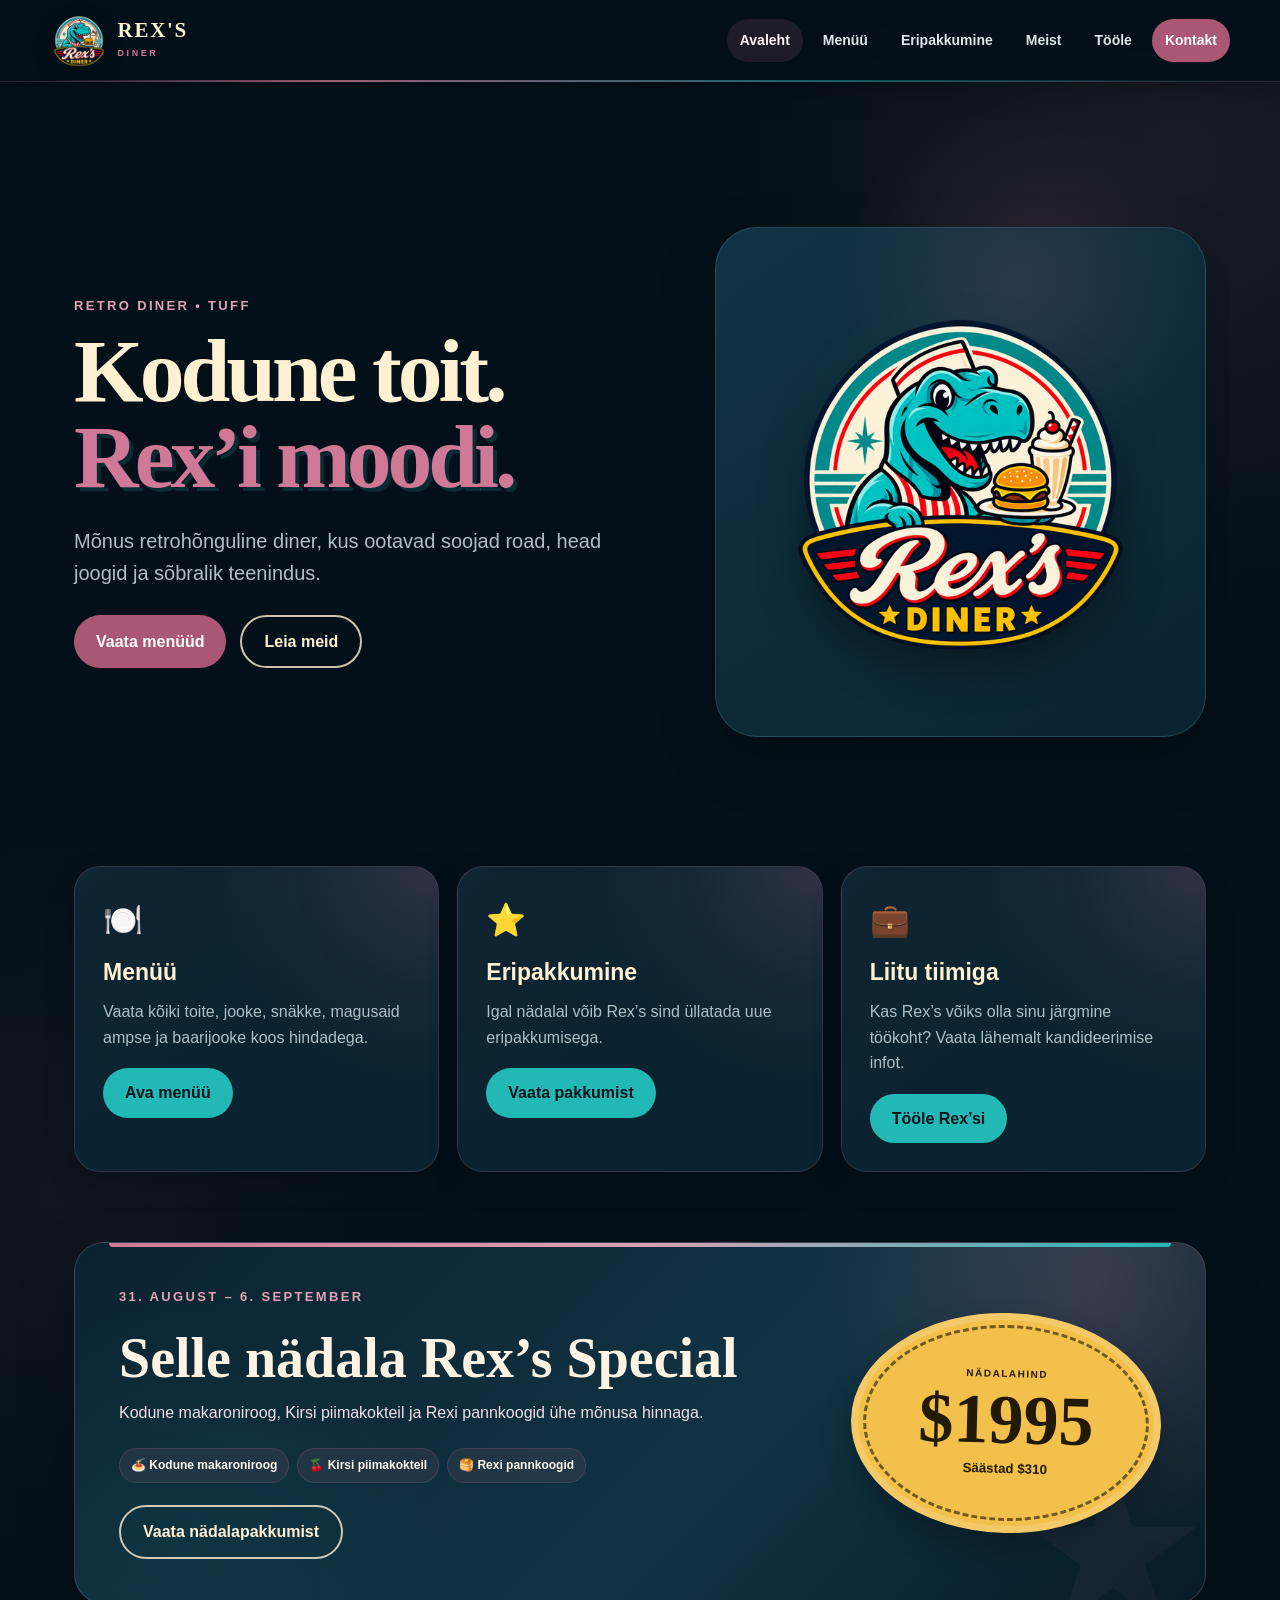
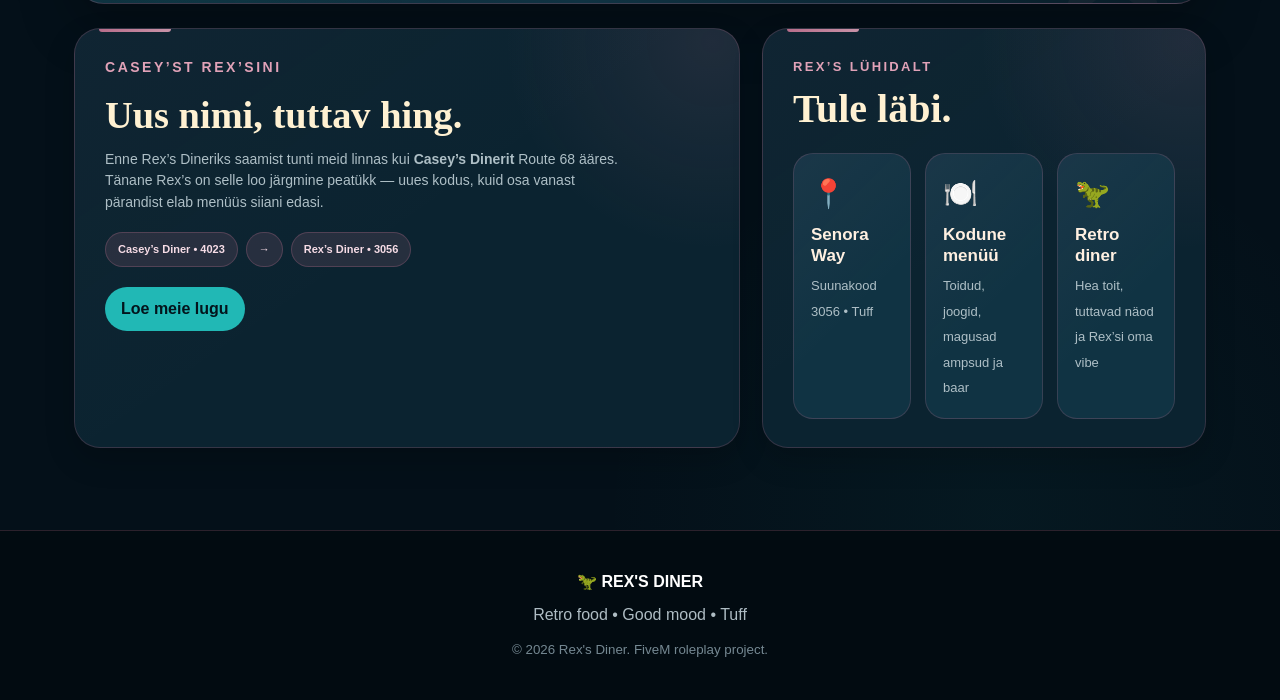
==== index.html @ 3d5580f6 "Add files via upload" ====
<!doctype html>
<html lang="et">
<head>
  <meta charset="utf-8">
  <meta name="viewport" content="width=device-width, initial-scale=1">
  <meta name="theme-color" content="#06151f">
  <title>Avaleht | Rex's Diner</title>
  <link rel="stylesheet" href="styles.css?v=81">

  <style>
    /* AVALEHE LISAPLOKID – inline CSS, et kujundus töötaks kindlasti */

    .home-extra-wrap {
      max-width: 1180px;
      margin: 0 auto;
      padding: 0 24px 82px;
    }

    .home-weekly {
      position: relative;
      overflow: hidden;
      display: grid;
      grid-template-columns: minmax(0, 1.25fr) minmax(220px, .55fr);
      gap: 28px;
      align-items: center;
      padding: clamp(28px, 4vw, 44px);
      background:
        radial-gradient(circle at 88% 12%, rgba(242,192,75,.15), transparent 13rem),
        linear-gradient(135deg, #64364b, #a95774 52%, #82445d);
      border: 1px solid rgba(255,255,255,.08);
      border-radius: 30px;
      box-shadow: 0 22px 55px rgba(0,0,0,.26);
    }


    .home-weekly::before {
      content: "";
      position: absolute;
      left: 34px;
      right: 34px;
      top: 0;
      height: 4px;
      border-radius: 0 0 999px 999px;
      background: linear-gradient(90deg, #cf7897, #dda0b6, #21b8b5);
    }

    .home-weekly::after {
      content: "★";
      position: absolute;
      right: -6px;
      bottom: -56px;
      font-size: 220px;
      line-height: 1;
      color: rgba(255,255,255,.045);
      pointer-events: none;
    }

    .home-weekly-copy {
      position: relative;
      z-index: 1;
    }

    .home-weekly-copy h2 {
      max-width: 660px;
      margin: 0 0 14px;
      color: #fff4e4;
      font-family: Georgia, "Times New Roman", serif;
      font-size: clamp(34px, 4.7vw, 56px);
      line-height: 1;
    }

    .home-weekly-copy p {
      max-width: 700px;
      margin: 0 0 22px;
      color: #f1dfe8;
    }

    .home-weekly-items {
      display: flex;
      flex-wrap: wrap;
      gap: 8px;
      margin: 0 0 22px;
    }

    .home-weekly-items span {
      padding: 7px 11px;
      border-radius: 999px;
      background: rgba(4,16,25,.28);
      border: 1px solid rgba(255,255,255,.09);
      color: #fff7ea;
      font-size: 12px;
      font-weight: 800;
    }

    .home-weekly-price {
      position: relative;
      z-index: 1;
      min-height: 220px;
      display: flex;
      flex-direction: column;
      align-items: center;
      justify-content: center;
      padding: 24px;
      text-align: center;
      color: #231a05;
      background: #f2c04b;
      border: 7px solid rgba(255,255,255,.16);
      border-radius: 50%;
      outline: 3px dashed rgba(35,26,5,.62);
      outline-offset: -15px;
      box-shadow: 0 16px 30px rgba(0,0,0,.22);
      transform: rotate(1.5deg);
    }

    .home-weekly-price span {
      font-size: 10px;
      font-weight: 900;
      letter-spacing: .15em;
    }

    .home-weekly-price strong {
      margin: 3px 0;
      font-family: Georgia, "Times New Roman", serif;
      font-size: clamp(50px, 6vw, 70px);
      line-height: 1;
    }

    .home-weekly-price small {
      font-weight: 800;
    }

    .home-story {
      display: grid;
      grid-template-columns: minmax(0, 1.2fr) minmax(260px, .8fr);
      gap: 22px;
      margin-top: 24px;
    }

    .home-story-card,
    .home-location-card {
      padding: 30px;
      background:
        linear-gradient(145deg, rgba(255,255,255,.018), rgba(255,255,255,0)),
        #0b2330;
      border: 1px solid rgba(142,189,199,.18);
      border-radius: 26px;
      box-shadow: 0 12px 30px rgba(0,0,0,.18);
    }

    .home-story-card h2,
    .home-location-card h2 {
      margin: 0 0 12px;
      color: #fff1d2;
      font-family: Georgia, "Times New Roman", serif;
      font-size: clamp(28px, 3.6vw, 40px);
      line-height: 1;
    }

    .home-story-card p,
    .home-location-card p {
      color: #aebfc6;
    }

    .story-route {
      display: flex;
      flex-wrap: wrap;
      gap: 10px;
      margin: 22px 0;
    }

    .story-route span {
      padding: 8px 12px;
      border-radius: 999px;
      background: rgba(207,120,151,.12);
      border: 1px solid rgba(207,120,151,.18);
      color: #f6dce6;
      font-size: 12px;
      font-weight: 900;
    }

    .quick-info {
      display: grid;
      grid-template-columns: repeat(3, minmax(0,1fr));
      gap: 14px;
      margin-top: 24px;
    }

    .quick-info-card {
      min-height: 145px;
      display: flex;
      flex-direction: column;
      justify-content: center;
      padding: 22px;
      background: #103343;
      border: 1px solid rgba(121,216,213,.14);
      border-radius: 20px;
    }

    .quick-info-card .quick-icon {
      margin-bottom: 8px;
      font-size: 28px;
    }

    .quick-info-card strong {
      color: #fff1d2;
      font-size: 17px;
    }

    .quick-info-card span {
      margin-top: 4px;
      color: #aebfc6;
      font-size: 13px;
    }

    @media (max-width: 900px) {
      .home-weekly,
      .home-story {
        grid-template-columns: 1fr;
      }

      .home-weekly-price {
        width: min(280px, 74vw);
        min-height: 250px;
        justify-self: center;
      }

      .quick-info {
        grid-template-columns: 1fr;
      }
    }

    @media (max-width: 680px) {
      .home-extra-wrap {
        padding: 0 20px 68px;
      }

      .home-weekly,
      .home-story-card,
      .home-location-card {
        border-radius: 24px;
      }

      .home-weekly {
        padding: 24px 20px;
      }

      .home-weekly-price {
        min-height: 230px;
      }
    }
  </style>

<style>
/* =========================================================
   REX'S – NAVY + ROOSA TASAKAAL
   Navy jääb põhitooniks, dusty rose on nüüd nähtavam aktsent.
   ========================================================= */

body {
  background:
    radial-gradient(circle at 92% 7%, rgba(207,120,151,.105), transparent 28rem),
    radial-gradient(circle at 4% 52%, rgba(207,120,151,.055), transparent 25rem),
    radial-gradient(circle at 78% 92%, rgba(33,184,181,.05), transparent 25rem),
    #041019 !important;
}

.site-header {
  border-bottom-color: rgba(207,120,151,.22) !important;
  box-shadow: 0 8px 30px rgba(0,0,0,.22);
}

.site-header::after {
  content: "";
  position: absolute;
  left: 0;
  right: 0;
  bottom: -1px;
  height: 2px;
  background: linear-gradient(90deg,
    transparent 3%,
    rgba(207,120,151,.72) 26%,
    rgba(33,184,181,.48) 62%,
    transparent 97%);
  pointer-events: none;
}

.eyebrow {
  color: #e1a2b8 !important;
}

.page-title::after {
  width: 96px !important;
  height: 4px !important;
  background: linear-gradient(90deg, #cf7897, #e1a2b8, #21b8b5) !important;
}

.main-nav a.active:not(.nav-cta) {
  color: #fff4f7 !important;
  background: rgba(207,120,151,.13) !important;
  border-color: rgba(207,120,151,.22) !important;
}

.main-nav .nav-cta,
.btn-primary {
  background: #a95774 !important;
}

.main-nav .nav-cta:hover,
.btn-primary:hover {
  background: #cf7897 !important;
}

/* Tavalised sisukaardid saavad nähtava, aga rahuliku roosa kuma */
.card,
.home-card,
.home-story-card,
.home-location-card,
.quick-info-card,
.jobs-intro,
.jobs-info-card,
.apply-section,
.apply-choice,
.after-apply,
.contact-big-card,
.contact-management,
.contact-reasons,
.contact-jobs-note,
.management-card,
.reason-item,
.menu-price-note {
  border-color: rgba(207,120,151,.20) !important;
}

.card,
.home-card,
.home-story-card,
.home-location-card,
.jobs-intro,
.jobs-info-card,
.apply-section,
.contact-big-card,
.contact-management,
.contact-reasons,
.contact-jobs-note {
  background:
    radial-gradient(circle at 96% 3%, rgba(207,120,151,.105), transparent 13rem),
    linear-gradient(145deg, rgba(207,120,151,.025), rgba(255,255,255,0) 52%),
    #0b2330 !important;
}

.quick-info-card,
.management-card,
.reason-item,
.job-task,
.apply-choice {
  background:
    linear-gradient(135deg, rgba(207,120,151,.055), rgba(16,51,67,0) 58%),
    #103343 !important;
}

.card,
.home-story-card,
.home-location-card,
.jobs-info-card,
.contact-big-card,
.contact-management,
.contact-reasons {
  position: relative;
  overflow: hidden;
}

.card::after,
.home-story-card::after,
.home-location-card::after,
.jobs-info-card::after,
.contact-big-card::after,
.contact-management::after,
.contact-reasons::after {
  content: "";
  position: absolute;
  left: 24px;
  right: auto;
  top: 0;
  width: 72px;
  height: 3px;
  border-radius: 0 0 999px 999px;
  background: linear-gradient(90deg, #cf7897, #e1a2b8);
  opacity: .88;
  pointer-events: none;
}

.stat {
  background:
    radial-gradient(circle at 85% 10%, rgba(207,120,151,.10), transparent 7rem),
    #103343 !important;
  border-color: rgba(207,120,151,.18) !important;
}

.stat strong,
.quick-info-card strong {
  color: #fff0e1 !important;
}

.site-footer {
  border-top-color: rgba(207,120,151,.20) !important;
}

@media (max-width: 760px) {
  body {
    background:
      radial-gradient(circle at 95% 6%, rgba(207,120,151,.08), transparent 18rem),
      #041019 !important;
  }
}
</style>


<style>
/* Avaleht: nädalapakkumine nüüd sama navy + rose keelega */
.home-weekly {
  background:
    radial-gradient(circle at 90% 10%, rgba(207,120,151,.22), transparent 17rem),
    radial-gradient(circle at 8% 92%, rgba(33,184,181,.08), transparent 17rem),
    linear-gradient(135deg, #0b2330, #103343 58%, #081b26) !important;
  border-color: rgba(207,120,151,.24) !important;
}

.home-weekly::after {
  color: rgba(207,120,151,.055) !important;
}

.home-weekly-items span {
  background: rgba(207,120,151,.10) !important;
  border-color: rgba(207,120,151,.18) !important;
}

.story-route span {
  background: rgba(207,120,151,.14) !important;
  border-color: rgba(207,120,151,.25) !important;
}

.hero {
  position: relative;
  overflow: hidden;
}

.hero::before {
  content: "";
  position: absolute;
  width: 370px;
  height: 370px;
  right: 2%;
  top: 2%;
  border-radius: 50%;
  background: radial-gradient(circle, rgba(207,120,151,.14), rgba(207,120,151,0) 69%);
  pointer-events: none;
}
</style>


<style>
/* =========================================================
   AVALEHT – "TULE LÄBI" PLOKK ÕHULISEMAKS
   ========================================================= */

.home-location-card .quick-info-grid {
  grid-template-columns: 1fr !important;
  gap: 12px !important;
  margin-top: 22px !important;
}

.home-location-card .quick-info-card {
  display: grid !important;
  grid-template-columns: 48px minmax(0, 1fr) !important;
  align-items: center !important;
  gap: 16px !important;
  min-height: 0 !important;
  padding: 16px 18px !important;
  border-radius: 18px !important;
}

.home-location-card .quick-info-card > span:first-child {
  display: grid !important;
  place-items: center !important;
  width: 46px !important;
  height: 46px !important;
  margin: 0 !important;
  border-radius: 14px !important;
  background: rgba(207,120,151,.10) !important;
  font-size: 24px !important;
}

.home-location-card .quick-info-card strong {
  display: block !important;
  margin-bottom: 3px !important;
  font-size: 16px !important;
  line-height: 1.2 !important;
}

.home-location-card .quick-info-card p,
.home-location-card .quick-info-card small {
  margin: 0 !important;
  font-size: 12px !important;
  line-height: 1.45 !important;
}

/* Kui ruumi on piisavalt, hoiame "Tule läbi" ploki natuke laiemana */
@media (min-width: 1050px) {
  .home-story-location-grid {
    grid-template-columns: minmax(0, 1.2fr) minmax(420px, .8fr) !important;
  }
}

@media (max-width: 700px) {
  .home-location-card .quick-info-card {
    grid-template-columns: 42px minmax(0, 1fr) !important;
    gap: 12px !important;
    padding: 14px 15px !important;
  }

  .home-location-card .quick-info-card > span:first-child {
    width: 42px !important;
    height: 42px !important;
  }
}
</style>


<style>
/* =========================================================
   AVALEHT – CASEY LÜHEM, REX'S LÜHIDALT LAIEM
   ========================================================= */

@media (min-width: 1050px) {
  .home-story-location-grid {
    grid-template-columns: minmax(360px, .78fr) minmax(560px, 1.22fr) !important;
    gap: 24px !important;
    align-items: stretch !important;
  }

  .home-story-card {
    padding: 28px 30px !important;
  }

  .home-story-card h2 {
    font-size: clamp(30px, 3vw, 42px) !important;
    margin-bottom: 12px !important;
  }

  .home-story-card > p {
    max-width: 520px !important;
    margin-bottom: 18px !important;
    font-size: 14px !important;
    line-height: 1.55 !important;
  }

  .story-route {
    gap: 8px !important;
    margin: 16px 0 20px !important;
  }

  .story-route span {
    padding: 8px 12px !important;
    font-size: 11px !important;
  }

  .home-story-card .btn {
    min-height: 42px !important;
    padding: 9px 16px !important;
  }

  .home-location-card {
    padding: 28px 30px !important;
  }

  .home-location-card .quick-info-grid {
    grid-template-columns: repeat(3, minmax(0, 1fr)) !important;
    gap: 14px !important;
    margin-top: 20px !important;
  }

  .home-location-card .quick-info-card {
    display: block !important;
    min-height: 190px !important;
    padding: 18px 17px !important;
    border-radius: 20px !important;
  }

  .home-location-card .quick-info-card > span:first-child {
    display: block !important;
    width: auto !important;
    height: auto !important;
    margin: 0 0 10px !important;
    background: transparent !important;
    font-size: 26px !important;
  }

  .home-location-card .quick-info-card strong {
    display: block !important;
    margin-bottom: 6px !important;
    font-size: 17px !important;
    line-height: 1.2 !important;
  }

  .home-location-card .quick-info-card p,
  .home-location-card .quick-info-card small {
    display: block !important;
    margin: 0 !important;
    font-size: 12px !important;
    line-height: 1.5 !important;
  }
}

/* Keskmisel ekraanil jääb parempoolne osa ikkagi õhuliseks */
@media (min-width: 760px) and (max-width: 1049px) {
  .home-location-card .quick-info-grid {
    grid-template-columns: repeat(3, minmax(0, 1fr)) !important;
    gap: 12px !important;
  }

  .home-location-card .quick-info-card {
    display: block !important;
    min-height: 0 !important;
    padding: 16px !important;
  }

  .home-location-card .quick-info-card > span:first-child {
    display: block !important;
    width: auto !important;
    height: auto !important;
    margin: 0 0 8px !important;
    background: transparent !important;
  }
}
</style>

</head>
<body>

<header class="site-header">
  <a class="brand" href="index.html" aria-label="Rex's Diner avaleht">
    <img src="logo.png" alt="Rex's Diner logo" class="brand-logo">
    <span class="brand-text"><strong>REX'S</strong><small>DINER</small></span>
  </a>

  <button class="menu-toggle" aria-expanded="false" aria-controls="main-nav">☰</button>

  <nav id="main-nav" class="main-nav">
    <a class="active" href="index.html">Avaleht</a>
    <a href="menu.html">Menüü</a>
    <a href="eripakkumine.html">Eripakkumine</a>
    <a href="meist.html">Meist</a>
    <a href="toole.html">Tööle</a>
    <a class="nav-cta" href="kontakt.html">Kontakt</a>
  </nav>
</header>

<main class="page">

  <section class="hero">
    <div>
      <p class="eyebrow">RETRO DINER • TUFF</p>
      <h1>Kodune toit.<br><span>Rex’i moodi.</span></h1>
      <p class="lead">
        Mõnus retrohõnguline diner, kus ootavad soojad road,
        head joogid ja sõbralik teenindus.
      </p>

      <div class="hero-actions">
        <a class="btn btn-primary" href="menu.html">Vaata menüüd</a>
        <a class="btn btn-secondary" href="kontakt.html">Leia meid</a>
      </div>
    </div>

    <div class="hero-logo-wrap">
      <img class="hero-logo" src="logo.png" alt="Rex's Diner logo">
    </div>
  </section>

  <section class="home-cards">
    <article class="home-card">
      <div class="icon">🍽️</div>
      <h3>Menüü</h3>
      <p>Vaata kõiki toite, jooke, snäkke, magusaid ampse ja baarijooke koos hindadega.</p>
      <a class="btn btn-teal" href="menu.html">Ava menüü</a>
    </article>

    <article class="home-card">
      <div class="icon">⭐</div>
      <h3>Eripakkumine</h3>
      <p>Igal nädalal võib Rex’s sind üllatada uue eripakkumisega.</p>
      <a class="btn btn-teal" href="eripakkumine.html">Vaata pakkumist</a>
    </article>

    <article class="home-card">
      <div class="icon">💼</div>
      <h3>Liitu tiimiga</h3>
      <p>Kas Rex’s võiks olla sinu järgmine töökoht? Vaata lähemalt kandideerimise infot.</p>
      <a class="btn btn-teal" href="toole.html">Tööle Rex’si</a>
    </article>
  </section>

  <div class="home-extra-wrap">

    <section class="home-weekly">
      <div class="home-weekly-copy">
        <p class="eyebrow" style="color:#ffe4ef;">31. AUGUST – 6. SEPTEMBER</p>
        <h2>Selle nädala Rex’s Special</h2>
        <p>
          Kodune makaroniroog, Kirsi piimakokteil ja Rexi pannkoogid
          ühe mõnusa hinnaga.
        </p>

        <div class="home-weekly-items">
          <span>🍝 Kodune makaroniroog</span>
          <span>🍒 Kirsi piimakokteil</span>
          <span>🥞 Rexi pannkoogid</span>
        </div>

        <a class="btn btn-secondary" href="eripakkumine.html">Vaata nädalapakkumist</a>
      </div>

      <div class="home-weekly-price">
        <span>NÄDALAHIND</span>
        <strong>$1995</strong>
        <small>Säästad $310</small>
      </div>
    </section>

    <section class="home-story">
      <article class="home-story-card">
        <p class="eyebrow">CASEY’ST REX’SINI</p>
        <h2>Uus nimi, tuttav hing.</h2>
        <p>
          Enne Rex’s Dineriks saamist tunti meid linnas kui
          <strong>Casey’s Dinerit</strong> Route 68 ääres. Tänane Rex’s on
          selle loo järgmine peatükk — uues kodus, kuid osa vanast pärandist
          elab menüüs siiani edasi.
        </p>

        <div class="story-route">
          <span>Casey’s Diner • 4023</span>
          <span>→</span>
          <span>Rex’s Diner • 3056</span>
        </div>

        <a class="btn btn-teal" href="meist.html">Loe meie lugu</a>
      </article>

      <aside class="home-location-card">
        <p class="eyebrow">REX’S LÜHIDALT</p>
        <h2>Tule läbi.</h2>

        <div class="quick-info">
          <div class="quick-info-card">
            <div class="quick-icon">📍</div>
            <strong>Senora Way</strong>
            <span>Suuna­kood 3056 • Tuff</span>
          </div>

          <div class="quick-info-card">
            <div class="quick-icon">🍽️</div>
            <strong>Kodune menüü</strong>
            <span>Toidud, joogid, magusad ampsud ja baar</span>
          </div>

          <div class="quick-info-card">
            <div class="quick-icon">🦖</div>
            <strong>Retro diner</strong>
            <span>Hea toit, tuttavad näod ja Rex’si oma vibe</span>
          </div>
        </div>
      </aside>
    </section>

  </div>

</main>

<footer class="site-footer">
  <strong>🦖 REX'S DINER</strong>
  <p>Retro food • Good mood • Tuff</p>
  <small>© <span id="year"></span> Rex's Diner. FiveM roleplay project.</small>
</footer>

<script src="script.js"></script>
</body>
</html>
---- styles.css ----
:root {
  --bg: #06151f;
  --bg-deep: #041019;
  --surface: #0b2330;
  --surface-2: #103343;
  --surface-3: #153e4f;

  --teal: #21b8b5;
  --teal-soft: #79d8d5;
  --red: #cf7897;
  --red-dark: #a95774;
  --gold: #f2c04b;

  --cream: #fff1d2;
  --text: #f7f0df;
  --muted: #aebfc6;
  --line: rgba(142, 189, 199, .18);

  --shadow: 0 22px 55px rgba(0, 0, 0, .28);
  --shadow-soft: 0 12px 30px rgba(0, 0, 0, .18);
  --radius: 26px;
}

* { box-sizing: border-box; }

html {
  min-height: 100%;
  background: var(--bg-deep);
}

body {
  margin: 0;
  min-height: 100vh;
  font-family: "Trebuchet MS", Arial, sans-serif;
  color: var(--text);
  background:
    radial-gradient(circle at 12% 0%, rgba(33,184,181,.13), transparent 28rem),
    radial-gradient(circle at 88% 6%, rgba(207,120,151,.10), transparent 30rem),
    linear-gradient(180deg, var(--bg) 0%, #071a25 48%, var(--bg-deep) 100%);
  line-height: 1.6;
}

a {
  color: inherit;
  text-decoration: none;
}

img {
  max-width: 100%;
}

/* ---------------- HEADER ---------------- */

.site-header {
  position: sticky;
  top: 0;
  z-index: 50;
  display: flex;
  align-items: center;
  justify-content: space-between;
  min-height: 82px;
  padding: 10px max(22px, calc((100vw - 1180px) / 2));
  background: rgba(4,16,25,.90);
  border-bottom: 1px solid var(--line);
  backdrop-filter: blur(18px);
  box-shadow: 0 8px 24px rgba(0,0,0,.14);
}

.brand {
  display: inline-flex;
  align-items: center;
  gap: 10px;
}

.brand-logo {
  width: clamp(40px, 4.5vw, 58px);
  height: auto;
  max-height: 58px;
  object-fit: contain;
  flex-shrink: 1;
  filter: drop-shadow(0 6px 10px rgba(0,0,0,.24));
}

.brand-text strong {
  display: block;
  color: var(--cream);
  font-family: Georgia, serif;
  font-size: 21px;
  letter-spacing: .08em;
  line-height: 1;
}

.brand-text small {
  display: block;
  margin-top: 5px;
  color: var(--red);
  font-weight: 900;
  letter-spacing: .28em;
  font-size: 9px;
}

.main-nav {
  display: flex;
  align-items: center;
  gap: 7px;
  font-size: 14px;
  font-weight: 800;
}

.main-nav a {
  padding: 10px 13px;
  border-radius: 999px;
  color: #dce8eb;
  transition: background .18s ease, color .18s ease, transform .18s ease;
}

.main-nav a:hover {
  color: #fff;
  background: rgba(33,184,181,.13);
  transform: translateY(-1px);
}

.main-nav a.active {
  background: var(--teal);
  color: #03141c;
}

.main-nav .nav-cta {
  background: var(--red);
  color: #fff;
}

.main-nav .nav-cta.active {
  background: var(--teal);
  color: #03141c;
}

.menu-toggle {
  display: none;
  border: 0;
  color: #fff;
  background: transparent;
  font-size: 28px;
  cursor: pointer;
}

/* ---------------- GENERIC ---------------- */

.page {
  min-height: calc(100vh - 82px - 160px);
}

.eyebrow {
  margin: 0 0 12px;
  color: var(--teal-soft);
  font-size: 13px;
  font-weight: 900;
  letter-spacing: .18em;
}

.btn {
  display: inline-flex;
  align-items: center;
  justify-content: center;
  min-height: 48px;
  padding: 12px 22px;
  border-radius: 999px;
  font-weight: 900;
  transition: transform .18s ease, box-shadow .18s ease, filter .18s ease;
}

.btn:hover {
  transform: translateY(-2px);
  box-shadow: 0 10px 24px rgba(0,0,0,.24);
  filter: brightness(1.05);
}

.btn-primary {
  background: var(--red);
  color: #fff;
}

.btn-secondary {
  background: transparent;
  color: var(--cream);
  border: 2px solid rgba(255,241,210,.8);
}

.btn-teal {
  background: var(--teal);
  color: #03141c;
}

.page-wrap {
  max-width: 1180px;
  margin: 0 auto;
  padding: 62px 24px 88px;
}

.page-title {
  max-width: 820px;
  margin-bottom: 38px;
}

.page-title h1 {
  margin: 0 0 14px;
  font-family: Georgia, "Times New Roman", serif;
  font-size: clamp(48px, 6vw, 76px);
  line-height: 1;
  color: var(--cream);
}

.page-title p {
  margin: 0;
  color: var(--muted);
  font-size: 18px;
}

/* ---------------- HOME ---------------- */

.hero {
  display: grid;
  grid-template-columns: 1.08fr .92fr;
  gap: 64px;
  align-items: center;
  max-width: 1180px;
  min-height: calc(100vh - 82px);
  margin: 0 auto;
  padding: 58px 24px 76px;
}

.hero h1 {
  margin: 0;
  font-family: Georgia, "Times New Roman", serif;
  font-size: clamp(56px, 7vw, 92px);
  line-height: .95;
  letter-spacing: -.045em;
  color: var(--cream);
}

.hero h1 span {
  color: var(--red);
  text-shadow: 4px 4px 0 rgba(33,184,181,.17);
}

.hero p.lead {
  max-width: 650px;
  margin: 26px 0;
  color: var(--muted);
  font-size: 20px;
}

.hero-actions {
  display: flex;
  flex-wrap: wrap;
  gap: 14px;
}

.hero-logo-wrap {
  width: 100%;
  min-height: clamp(280px, 42vw, 510px);
  display: grid;
  place-items: center;
  padding: clamp(18px, 3vw, 34px);
  overflow: hidden;
  background:
    radial-gradient(circle at 50% 44%, rgba(33,184,181,.14), transparent 45%),
    linear-gradient(145deg, var(--surface-2), var(--surface));
  border: 1px solid rgba(121,216,213,.18);
  border-radius: clamp(26px, 4vw, 42px);
  box-shadow: var(--shadow);
}

.hero-logo {
  display: block;
  width: clamp(190px, 34vw, 430px);
  max-width: 88%;
  height: auto;
  object-fit: contain;
  filter: drop-shadow(0 18px 22px rgba(0,0,0,.34));
}

.home-cards {
  max-width: 1180px;
  margin: -34px auto 70px;
  padding: 0 24px;
  display: grid;
  grid-template-columns: repeat(3, 1fr);
  gap: 18px;
}

.home-card,
.card {
  padding: 28px;
  background:
    linear-gradient(180deg, rgba(255,255,255,.018), rgba(255,255,255,0)),
    var(--surface);
  border: 1px solid var(--line);
  border-radius: var(--radius);
  box-shadow: var(--shadow-soft);
}

.home-card {
  transition: transform .2s ease, border-color .2s ease;
}

.home-card:hover {
  transform: translateY(-4px);
  border-color: rgba(33,184,181,.34);
}

.home-card h3 {
  margin: 8px 0;
  color: var(--cream);
  font-size: 23px;
}

.home-card p {
  margin: 0 0 18px;
  color: var(--muted);
}

.home-card .icon {
  font-size: 32px;
}

/* ---------------- MENU PAGE ---------------- */

.menu-page-intro {
  position: relative;
  overflow: hidden;
  padding: 34px 36px;
  margin-bottom: 28px;
  background:
    linear-gradient(130deg, rgba(33,184,181,.12), rgba(207,120,151,.07)),
    var(--surface);
  border: 1px solid var(--line);
  border-radius: 30px;
  box-shadow: var(--shadow-soft);
}

.menu-page-intro::after {
  content: "★";
  position: absolute;
  right: 30px;
  top: 12px;
  color: rgba(242,192,75,.12);
  font-size: 96px;
  line-height: 1;
}

.menu-page-intro p {
  max-width: 720px;
  margin: 0;
  color: var(--muted);
}

.menu-grid-pretty {
  display: grid;
  grid-template-columns: repeat(2, minmax(0, 1fr));
  gap: 22px;
}

.pretty-card {
  position: relative;
  overflow: hidden;
  padding: 0;
  background: var(--surface);
  border: 1px solid var(--line);
  border-radius: 28px;
  box-shadow: var(--shadow-soft);
}

.pretty-card::before {
  content: "";
  position: absolute;
  inset: 0 auto 0 0;
  width: 4px;
  background: linear-gradient(var(--teal), var(--red));
}

.pretty-card.wide {
  grid-column: 1 / -1;
}

.pretty-card-head {
  display: flex;
  align-items: center;
  gap: 14px;
  padding: 22px 24px 18px;
  border-bottom: 1px solid var(--line);
  background: rgba(255,255,255,.018);
}

.pretty-card-icon {
  display: grid;
  place-items: center;
  width: 48px;
  height: 48px;
  flex: 0 0 48px;
  border-radius: 15px;
  background: rgba(33,184,181,.12);
  border: 1px solid rgba(33,184,181,.18);
  font-size: 25px;
}

.pretty-card h2 {
  margin: 0;
  color: var(--cream);
  font-family: Georgia, "Times New Roman", serif;
  font-size: 30px;
}

.pretty-card-body {
  padding: 12px 24px 20px;
}

.pretty-menu-list {
  list-style: none;
  margin: 0;
  padding: 0;
}

.pretty-menu-list li {
  display: grid;
  grid-template-columns: minmax(0, 1fr) auto;
  gap: 14px;
  align-items: center;
  padding: 13px 0;
  border-bottom: 1px dashed rgba(174,191,198,.16);
}

.pretty-menu-list li:last-child {
  border-bottom: 0;
}

.item-name {
  min-width: 0;
  color: #edf3ef;
  font-weight: 800;
  line-height: 1.3;
}

.price-pill {
  display: inline-flex;
  align-items: center;
  justify-content: center;
  min-width: 68px;
  padding: 6px 10px;
  border-radius: 999px;
  color: #1c1603;
  background: var(--gold);
  font-weight: 900;
  font-size: 13px;
  white-space: nowrap;
  box-shadow: inset 0 -2px 0 rgba(0,0,0,.12);
}

.combo-grid {
  display: grid;
  grid-template-columns: repeat(2, minmax(0,1fr));
  gap: 14px;
  padding: 18px 24px 24px;
}

.combo-tile {
  padding: 18px;
  background: var(--surface-2);
  border: 1px solid rgba(121,216,213,.14);
  border-radius: 20px;
}

.combo-top {
  display: flex;
  gap: 12px;
  align-items: flex-start;
  justify-content: space-between;
}

.combo-tile h3 {
  margin: 0;
  color: var(--cream);
  font-size: 18px;
}

.combo-tile p {
  margin: 9px 0 0;
  color: var(--muted);
  font-size: 13px;
  line-height: 1.45;
}

.bar-grid {
  display: grid;
  grid-template-columns: repeat(5, minmax(0,1fr));
  gap: 14px;
  padding: 18px 24px 24px;
}

.bar-tile {
  padding: 16px;
  background: var(--surface-2);
  border: 1px solid rgba(121,216,213,.13);
  border-radius: 18px;
}

.bar-tile h3 {
  margin: 0 0 8px;
  color: var(--teal-soft);
  font-size: 13px;
  text-transform: uppercase;
  letter-spacing: .09em;
}

.bar-tile .pretty-menu-list li {
  grid-template-columns: 1fr;
  gap: 6px;
  padding: 10px 0;
}

.bar-tile .price-pill {
  justify-self: start;
  min-width: auto;
  padding: 5px 9px;
  font-size: 12px;
}

/* ---------------- ABOUT / JOBS / CONTACT ---------------- */

.content-grid {
  display: grid;
  grid-template-columns: 1.1fr .9fr;
  gap: 24px;
}

.card h2 {
  margin: 0 0 14px;
  color: var(--cream);
  font-family: Georgia, "Times New Roman", serif;
  font-size: 36px;
}

.card p {
  color: var(--muted);
}

.stat-grid {
  display: grid;
  grid-template-columns: repeat(3, 1fr);
  gap: 14px;
  margin-top: 22px;
}

.stat {
  min-height: 140px;
  display: flex;
  flex-direction: column;
  justify-content: center;
  align-items: center;
  padding: 18px;
  text-align: center;
  background: var(--surface-2);
  border: 1px solid var(--line);
  border-radius: 20px;
}

.stat strong {
  color: var(--cream);
  font-family: Georgia, serif;
  font-size: 30px;
}

.stat span {
  color: var(--muted);
  font-size: 12px;
  font-weight: 800;
  text-transform: uppercase;
}

.special-card {
  display: grid;
  grid-template-columns: 1fr .4fr;
  gap: 30px;
  align-items: center;
  padding: 44px;
  color: #fff;
  background:
    radial-gradient(circle at 85% 20%, rgba(242,192,75,.18), transparent 20rem),
    linear-gradient(135deg, #82445d, var(--red-dark) 55%, #64364b);
  border: 1px solid rgba(255,255,255,.08);
  border-radius: 32px;
  box-shadow: var(--shadow);
}

.special-card h2 {
  margin: 0 0 12px;
  font-family: Georgia, serif;
  font-size: clamp(40px, 5vw, 62px);
  line-height: 1;
}

.special-badge {
  aspect-ratio: 1;
  display: grid;
  place-items: center;
  padding: 20px;
  text-align: center;
  color: #231a05;
  background: var(--gold);
  border: 8px solid rgba(255,255,255,.18);
  border-radius: 50%;
  outline: 3px dashed #39280c;
  outline-offset: -16px;
  font-family: Georgia, serif;
  font-weight: 900;
  font-size: 26px;
}

.job-tags {
  display: flex;
  flex-wrap: wrap;
  gap: 10px;
  margin: 22px 0;
}

.job-tags span {
  padding: 9px 14px;
  color: #dff8f6;
  background: rgba(33,184,181,.12);
  border: 1px solid rgba(33,184,181,.15);
  border-radius: 999px;
  font-weight: 800;
  font-size: 13px;
}

.apply-options {
  display: grid;
  gap: 18px;
  margin-top: 22px;
}

.apply-option {
  display: grid;
  grid-template-columns: auto 1fr;
  gap: 16px;
  align-items: start;
  padding: 20px;
  background: var(--surface-2);
  border: 1px solid var(--line);
  border-radius: 20px;
}

.apply-icon {
  display: grid;
  place-items: center;
  width: 48px;
  height: 48px;
  border-radius: 50%;
  background: rgba(33,184,181,.13);
  font-size: 25px;
}

.apply-option h3 {
  margin: 0 0 5px;
  color: var(--cream);
  font-size: 20px;
}

.apply-option p {
  margin: 0 0 14px;
}

.apply-divider {
  display: flex;
  align-items: center;
  gap: 12px;
  color: var(--muted);
  font-size: 11px;
  font-weight: 900;
  letter-spacing: .15em;
}

.apply-divider::before,
.apply-divider::after {
  content: "";
  height: 1px;
  flex: 1;
  background: var(--line);
}

.contact-grid {
  display: grid;
  grid-template-columns: repeat(3, 1fr);
  gap: 18px;
}

.contact-grid-two {
  grid-template-columns: repeat(2, minmax(0, 1fr));
  max-width: 820px;
}

.contact-card {
  min-height: 220px;
  padding: 28px;
  background: var(--surface);
  border: 1px solid var(--line);
  border-radius: var(--radius);
  box-shadow: var(--shadow-soft);
}

.contact-card .icon {
  font-size: 34px;
}

.contact-card h2 {
  margin: 12px 0 8px;
  color: var(--cream);
  font-size: 25px;
}

.contact-card p {
  margin: 0;
  color: var(--muted);
}

/* ---------------- FOOTER ---------------- */

.site-footer {
  padding: 38px 24px;
  text-align: center;
  color: #fff;
  background: #020b11;
  border-top: 1px solid var(--line);
}

.site-footer p {
  color: #aebcc3;
  margin: 8px 0;
}

.site-footer small {
  color: #758892;
}

/* ---------------- RESPONSIVE ---------------- */

@media (max-width: 1040px) {
  .bar-grid {
    grid-template-columns: repeat(3, minmax(0,1fr));
  }
}

@media (max-width: 900px) {
  .hero,
  .content-grid {
    grid-template-columns: 1fr;
  }

  .hero {
    min-height: auto;
    padding-top: 50px;
  }

  .hero-logo-wrap {
    min-height: 400px;
  }

  .home-cards,
  .contact-grid {
    grid-template-columns: 1fr;
  }

  .menu-grid-pretty {
    grid-template-columns: 1fr;
  }

  .pretty-card.wide {
    grid-column: auto;
  }

  .special-card {
    grid-template-columns: 1fr;
  }

  .special-badge {
    width: min(250px, 80vw);
    justify-self: center;
  }

  .bar-grid {
    grid-template-columns: repeat(2, minmax(0,1fr));
  }
}

@media (max-width: 760px) {
  .site-header {
    min-height: 72px;
  }

  .menu-toggle {
    display: block;
  }

  .main-nav {
    position: absolute;
    top: 72px;
    left: 14px;
    right: 14px;
    display: none;
    flex-direction: column;
    align-items: stretch;
    gap: 4px;
    padding: 14px;
    background: #071a24;
    border: 1px solid var(--line);
    border-radius: 18px;
    box-shadow: var(--shadow);
  }

  .main-nav.open {
    display: flex;
  }

  .main-nav a {
    text-align: center;
  }

  .hero {
    padding: 42px 20px 66px;
  }

  .hero h1 {
    font-size: clamp(48px, 16vw, 70px);
  }

  .hero p.lead {
    font-size: 18px;
  }

  .hero-logo-wrap {
    min-height: clamp(250px, 78vw, 330px);
    padding: 18px;
    border-radius: 28px;
  }

  .hero-logo {
    width: min(72vw, 320px);
    max-width: 88%;
  }

  .page-wrap {
    padding: 48px 20px 70px;
  }

  .home-cards {
    margin-top: -20px;
    padding: 0 20px;
  }

  .stat-grid {
    grid-template-columns: 1fr;
  }

  .contact-grid-two {
    grid-template-columns: 1fr;
  }

  .combo-grid {
    grid-template-columns: 1fr;
  }

  .bar-grid {
    grid-template-columns: 1fr;
  }

  .menu-page-intro {
    padding: 26px 24px;
  }
}

@media (max-width: 520px) {
  .apply-option {
    grid-template-columns: 1fr;
  }

  .apply-icon {
    width: 44px;
    height: 44px;
  }

  .apply-option .btn {
    width: 100%;
  }

  .pretty-card-head,
  .pretty-card-body,
  .combo-grid,
  .bar-grid {
    padding-left: 18px;
    padding-right: 18px;
  }

  .pretty-menu-list li {
    gap: 10px;
  }

  .price-pill {
    min-width: 62px;
    font-size: 12px;
  }
}

/* =========================================================
   REX'S DINER MENÜÜ – IGA TOODE ERALDI KAARDIL
   ========================================================= */

.menu-page {
  max-width: 1240px;
}

.menu-category {
  margin-top: 28px;
  padding: 26px;
  background:
    linear-gradient(145deg, rgba(255,255,255,.025), rgba(255,255,255,0)),
    var(--surface);
  border: 1px solid var(--line);
  border-radius: 30px;
  box-shadow: var(--shadow-soft);
}

.menu-category-heading {
  display: flex;
  align-items: center;
  gap: 16px;
  margin-bottom: 22px;
}

.menu-category-heading .eyebrow {
  margin: 0 0 4px;
  font-size: 10px;
}

.menu-category-heading h2 {
  margin: 0;
  color: var(--cream);
  font-family: Georgia, "Times New Roman", serif;
  font-size: clamp(30px, 4vw, 42px);
  line-height: 1;
}

.category-icon {
  display: grid;
  place-items: center;
  width: 58px;
  height: 58px;
  flex: 0 0 58px;
  border-radius: 18px;
  background: rgba(33,184,181,.12);
  border: 1px solid rgba(121,216,213,.2);
  font-size: 29px;
}

/* Põhikaardid – 3 kaarti reas desktopil */
.item-card-grid {
  display: grid !important;
  grid-template-columns: repeat(3, minmax(0, 1fr)) !important;
  gap: 16px !important;
}

.compact-grid {
  display: grid !important;
  grid-template-columns: repeat(3, minmax(0, 1fr)) !important;
  gap: 16px !important;
}

.item-card {
  position: relative;
  min-width: 0;
  min-height: 155px;
  display: flex !important;
  flex-direction: column;
  align-items: flex-start;
  padding: 20px;
  overflow: hidden;
  background:
    radial-gradient(circle at 100% 0%, rgba(33,184,181,.10), transparent 9rem),
    var(--surface-2);
  border: 1px solid rgba(121,216,213,.15);
  border-radius: 21px;
  box-shadow: 0 9px 20px rgba(0,0,0,.15);
  transition: transform .18s ease, border-color .18s ease, box-shadow .18s ease;
}

.item-card::after {
  content: "";
  position: absolute;
  left: 0;
  right: 0;
  bottom: 0;
  height: 3px;
  background: linear-gradient(90deg, var(--teal), var(--red), var(--gold));
}

.item-card:hover {
  transform: translateY(-4px);
  border-color: rgba(121,216,213,.35);
  box-shadow: 0 15px 28px rgba(0,0,0,.22);
}

.item-card-icon {
  margin-bottom: 13px;
  font-size: 28px;
  line-height: 1;
}

.item-card h3 {
  margin: 0 0 18px;
  color: #f4f5ed;
  font-size: 17px;
  line-height: 1.35;
}

.item-card-price {
  display: inline-flex;
  align-items: center;
  justify-content: center;
  margin-top: auto;
  min-width: 68px;
  padding: 6px 11px;
  border-radius: 999px;
  color: #221902;
  background: var(--gold);
  font-weight: 900;
  font-size: 13px;
  white-space: nowrap;
  box-shadow: inset 0 -2px 0 rgba(0,0,0,.12);
}

/* Kombod */
.combo-card-grid {
  display: grid !important;
  grid-template-columns: repeat(2, minmax(0, 1fr)) !important;
  gap: 16px !important;
}

.combo-card {
  position: relative;
  padding: 21px;
  background:
    linear-gradient(145deg, rgba(207,120,151,.08), transparent),
    var(--surface-2);
  border: 1px solid rgba(207,120,151,.18);
  border-radius: 22px;
  box-shadow: 0 9px 20px rgba(0,0,0,.15);
}

.combo-card::before {
  content: "";
  position: absolute;
  top: 0;
  left: 22px;
  right: 22px;
  height: 3px;
  background: linear-gradient(90deg, var(--red), var(--gold));
  border-radius: 0 0 99px 99px;
}

.combo-card-top {
  display: flex;
  align-items: center;
  justify-content: space-between;
  gap: 12px;
  margin-bottom: 12px;
}

.combo-star {
  color: var(--gold);
  font-size: 23px;
}

.combo-card h3 {
  margin: 0 0 12px;
  color: var(--cream);
  font-family: Georgia, "Times New Roman", serif;
  font-size: 22px;
}

.combo-card p {
  position: relative;
  margin: 5px 0;
  padding-left: 15px;
  color: var(--muted);
  font-size: 13px;
}

.combo-card p::before {
  content: "•";
  position: absolute;
  left: 0;
  color: var(--teal-soft);
}

/* Baarijoogid */
.bar-category-block {
  margin-top: 22px;
}

.bar-section-title {
  margin: 0 0 11px;
  color: var(--teal-soft);
  font-size: 15px;
  text-transform: uppercase;
  letter-spacing: .08em;
}

.bar-item {
  min-height: 125px;
  justify-content: space-between;
}

/* Tablet */
@media (max-width: 980px) {
  .item-card-grid,
  .compact-grid {
    grid-template-columns: repeat(2, minmax(0, 1fr)) !important;
  }
}

/* Telefon */
@media (max-width: 680px) {
  .menu-category {
    padding: 19px;
    border-radius: 24px;
  }

  .item-card-grid,
  .compact-grid,
  .combo-card-grid {
    grid-template-columns: 1fr !important;
  }

  .item-card {
    min-height: 130px;
  }

  .menu-category-heading {
    align-items: flex-start;
  }
}

/* =========================================================
   REX'S DINER – NÄDALAPAKKUMINE
   ========================================================= */

.weekly-offer-page {
  max-width: 1180px;
}

.weekly-offer-hero {
  position: relative;
  overflow: hidden;
  display: grid;
  grid-template-columns: minmax(0, 1.4fr) minmax(260px, .6fr);
  gap: 32px;
  align-items: center;
  padding: clamp(30px, 5vw, 54px);
  background:
    radial-gradient(circle at 84% 20%, rgba(242,192,75,.17), transparent 15rem),
    radial-gradient(circle at 8% 90%, rgba(33,184,181,.13), transparent 18rem),
    linear-gradient(135deg, #82445d, #cf7897 52%, #64364b);
  border: 1px solid rgba(255,255,255,.08);
  border-radius: 34px;
  box-shadow: var(--shadow);
}

.weekly-offer-hero::after {
  content: "★";
  position: absolute;
  right: -14px;
  bottom: -60px;
  color: rgba(255,255,255,.045);
  font-size: 250px;
  line-height: 1;
  pointer-events: none;
}

.weekly-kicker {
  display: inline-flex;
  align-items: center;
  padding: 7px 12px;
  margin-bottom: 16px;
  color: #fff3d0;
  background: rgba(4,16,25,.26);
  border: 1px solid rgba(255,255,255,.10);
  border-radius: 999px;
  font-size: 11px;
  font-weight: 900;
  letter-spacing: .12em;
}

.weekly-offer-copy h2 {
  max-width: 690px;
  margin: 0;
  color: #fff8e8;
  font-family: Georgia, "Times New Roman", serif;
  font-size: clamp(38px, 5.2vw, 64px);
  line-height: .98;
}

.weekly-offer-copy > p {
  max-width: 650px;
  margin: 20px 0 26px;
  color: #f1dfe0;
  font-size: 17px;
}

.weekly-date {
  display: inline-grid;
  grid-template-columns: auto 1fr;
  gap: 12px;
  align-items: center;
  padding: 12px 16px;
  background: rgba(4,16,25,.30);
  border: 1px solid rgba(255,255,255,.10);
  border-radius: 18px;
}

.weekly-date > span {
  font-size: 25px;
}

.weekly-date small,
.weekly-date strong {
  display: block;
}

.weekly-date small {
  color: #f2c04b;
  font-size: 10px;
  font-weight: 900;
  letter-spacing: .13em;
}

.weekly-date strong {
  margin-top: 2px;
  color: #fff7e4;
  font-size: 15px;
}

.weekly-price-card {
  position: relative;
  z-index: 1;
  min-height: 285px;
  display: flex;
  flex-direction: column;
  align-items: center;
  justify-content: center;
  padding: 30px 24px;
  text-align: center;
  color: #211805;
  background: var(--gold);
  border: 8px solid rgba(255,255,255,.18);
  border-radius: 50% 50% 46% 46%;
  outline: 3px dashed rgba(33,24,5,.68);
  outline-offset: -17px;
  transform: rotate(1.5deg);
  box-shadow: 0 18px 34px rgba(0,0,0,.25);
}

.weekly-price-label {
  font-size: 11px;
  font-weight: 900;
  letter-spacing: .15em;
}

.weekly-price-card > strong {
  margin: 4px 0 2px;
  font-family: Georgia, "Times New Roman", serif;
  font-size: clamp(52px, 7vw, 78px);
  line-height: 1;
}

.weekly-old-price {
  font-size: 13px;
  font-weight: 800;
}

.weekly-old-price del {
  opacity: .68;
}

.weekly-save {
  margin-top: 10px;
  padding: 7px 13px;
  color: #fff;
  background: var(--red-dark);
  border-radius: 999px;
  font-size: 13px;
  font-weight: 900;
}

.weekly-items {
  display: grid;
  grid-template-columns: repeat(3, minmax(0,1fr));
  gap: 16px;
  margin-top: 24px;
}

.weekly-item-card {
  position: relative;
  min-height: 165px;
  display: grid;
  grid-template-columns: auto minmax(0,1fr);
  gap: 16px;
  align-items: start;
  padding: 22px;
  overflow: hidden;
  background:
    radial-gradient(circle at 100% 0%, rgba(33,184,181,.10), transparent 10rem),
    var(--surface);
  border: 1px solid var(--line);
  border-radius: 24px;
  box-shadow: var(--shadow-soft);
}

.weekly-item-card::after {
  content: "";
  position: absolute;
  left: 0;
  right: 0;
  bottom: 0;
  height: 3px;
  background: linear-gradient(90deg, var(--teal), var(--red), var(--gold));
}

.weekly-item-icon {
  display: grid;
  place-items: center;
  width: 52px;
  height: 52px;
  border-radius: 17px;
  background: var(--surface-2);
  border: 1px solid rgba(121,216,213,.14);
  font-size: 28px;
}

.weekly-item-text span {
  color: var(--teal-soft);
  font-size: 10px;
  font-weight: 900;
  letter-spacing: .13em;
}

.weekly-item-text h3 {
  margin: 3px 0 0;
  color: var(--cream);
  font-size: 18px;
  line-height: 1.3;
}

.weekly-item-price {
  grid-column: 1 / -1;
  justify-self: start;
  margin-top: 2px;
  padding: 6px 11px;
  color: #231a05;
  background: var(--gold);
  border-radius: 999px;
  font-size: 13px;
  font-weight: 900;
}

.weekly-summary {
  display: grid;
  grid-template-columns: repeat(3, 1fr);
  gap: 14px;
  margin-top: 18px;
}

.weekly-summary > div {
  min-height: 112px;
  display: flex;
  flex-direction: column;
  align-items: center;
  justify-content: center;
  padding: 18px;
  text-align: center;
  background: var(--surface);
  border: 1px solid var(--line);
  border-radius: 20px;
}

.weekly-summary span {
  color: var(--muted);
  font-size: 12px;
  font-weight: 800;
  text-transform: uppercase;
  letter-spacing: .05em;
}

.weekly-summary strong {
  margin-top: 4px;
  color: var(--cream);
  font-family: Georgia, "Times New Roman", serif;
  font-size: 30px;
}

.weekly-summary-main {
  background: linear-gradient(145deg, rgba(242,192,75,.15), rgba(242,192,75,.05)), var(--surface) !important;
  border-color: rgba(242,192,75,.24) !important;
}

.weekly-summary-main strong {
  color: var(--gold);
}

.weekly-actions {
  display: flex;
  flex-wrap: wrap;
  justify-content: center;
  gap: 12px;
  margin-top: 26px;
}

@media (max-width: 900px) {
  .weekly-offer-hero {
    grid-template-columns: 1fr;
  }

  .weekly-price-card {
    width: min(300px, 78vw);
    min-height: 260px;
    justify-self: center;
  }

  .weekly-items {
    grid-template-columns: 1fr;
  }
}

@media (max-width: 680px) {
  .weekly-offer-hero {
    padding: 26px 21px;
    border-radius: 26px;
  }

  .weekly-summary {
    grid-template-columns: 1fr;
  }

  .weekly-price-card {
    min-height: 235px;
  }

  .weekly-actions .btn {
    width: 100%;
  }
}

/* =========================================================
   ÜHTNE NAVY + DUSTY ROSE VÄRVILAHENDUS
   ========================================================= */

.page-title {
  position: relative;
  padding-bottom: 17px;
}

.page-title::after {
  content: "";
  position: absolute;
  left: 0;
  bottom: 0;
  width: 78px;
  height: 4px;
  border-radius: 999px;
  background: linear-gradient(90deg, var(--red), var(--teal));
}

.card,
.home-card,
.contact-card {
  position: relative;
  overflow: hidden;
}

.card::before,
.home-card::before,
.contact-card::before {
  content: "";
  position: absolute;
  top: 0;
  right: 0;
  width: 130px;
  height: 130px;
  background: radial-gradient(circle at top right, rgba(207,120,151,.08), transparent 68%);
  pointer-events: none;
}

.btn-primary,
.main-nav .nav-cta {
  background: var(--red);
}

.btn-primary:hover,
.main-nav .nav-cta:hover {
  background: var(--red-dark);
}

.eyebrow {
  color: var(--teal-soft);
}
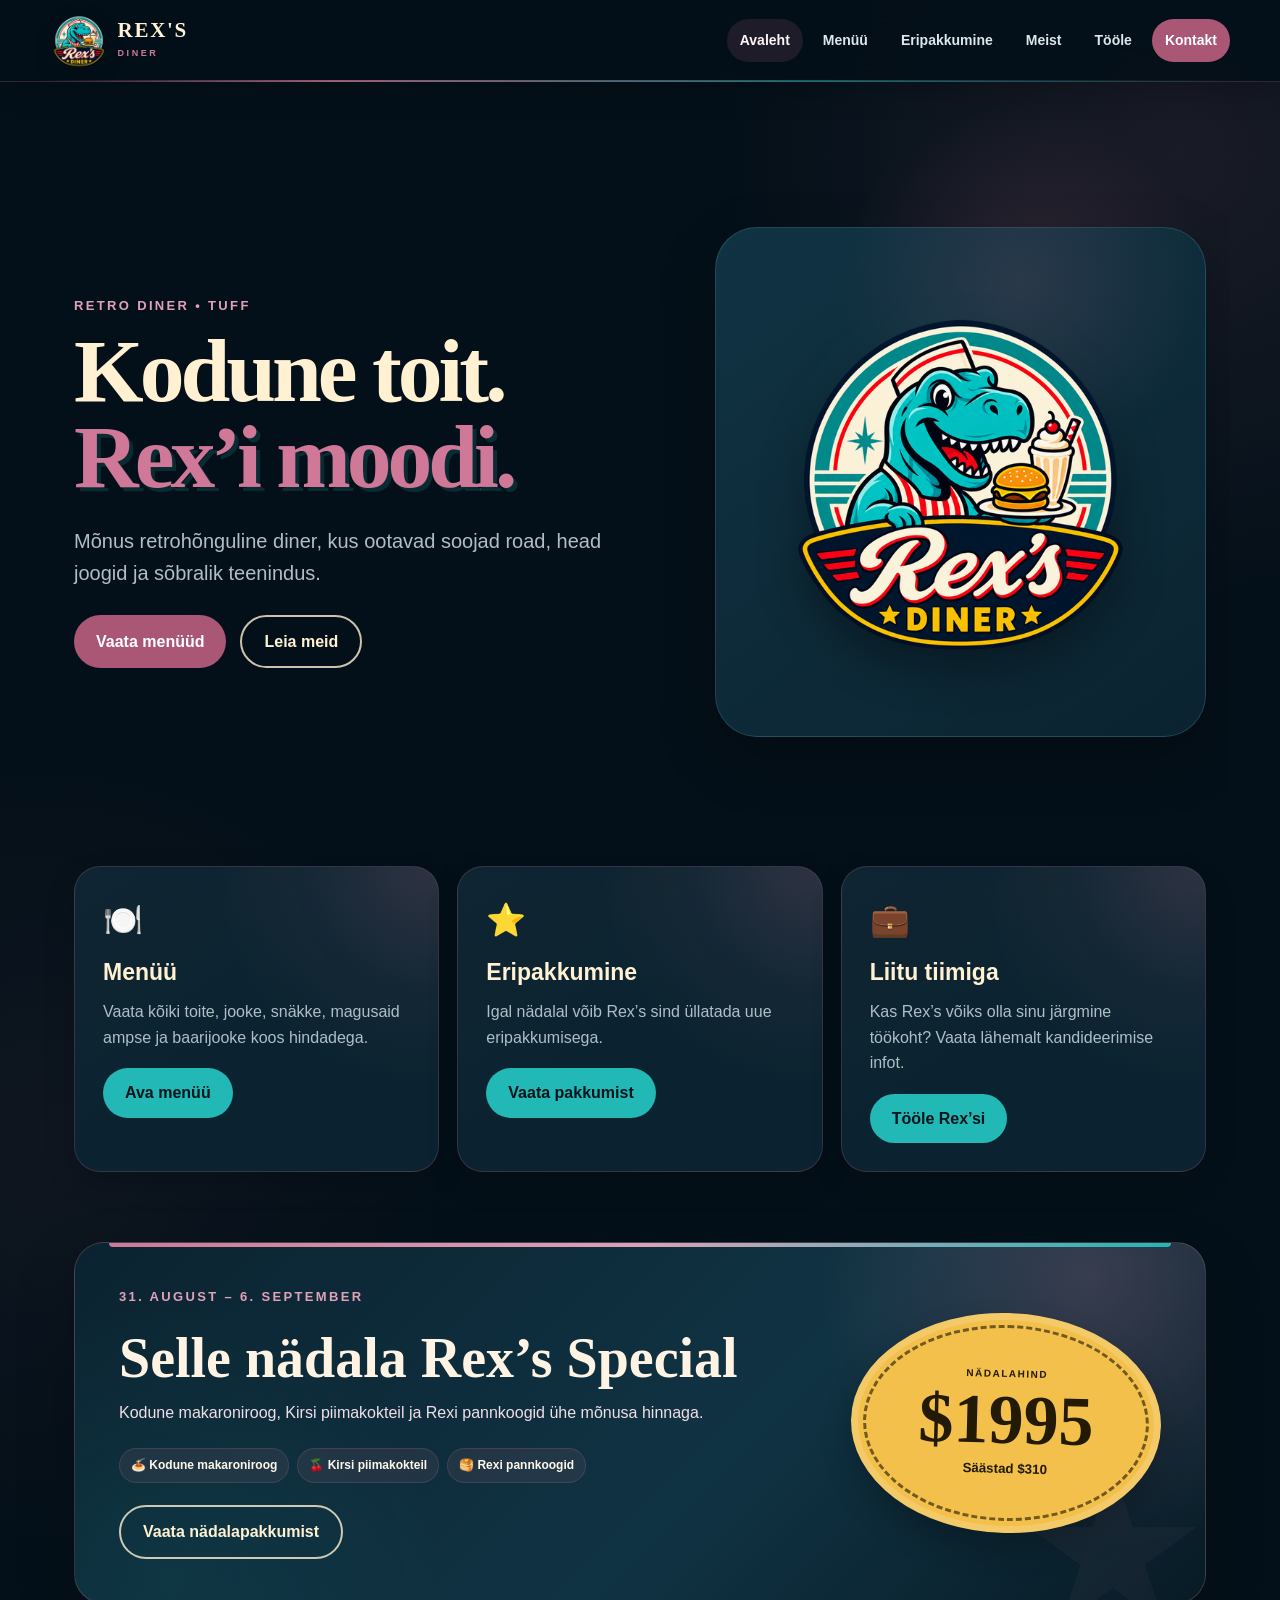
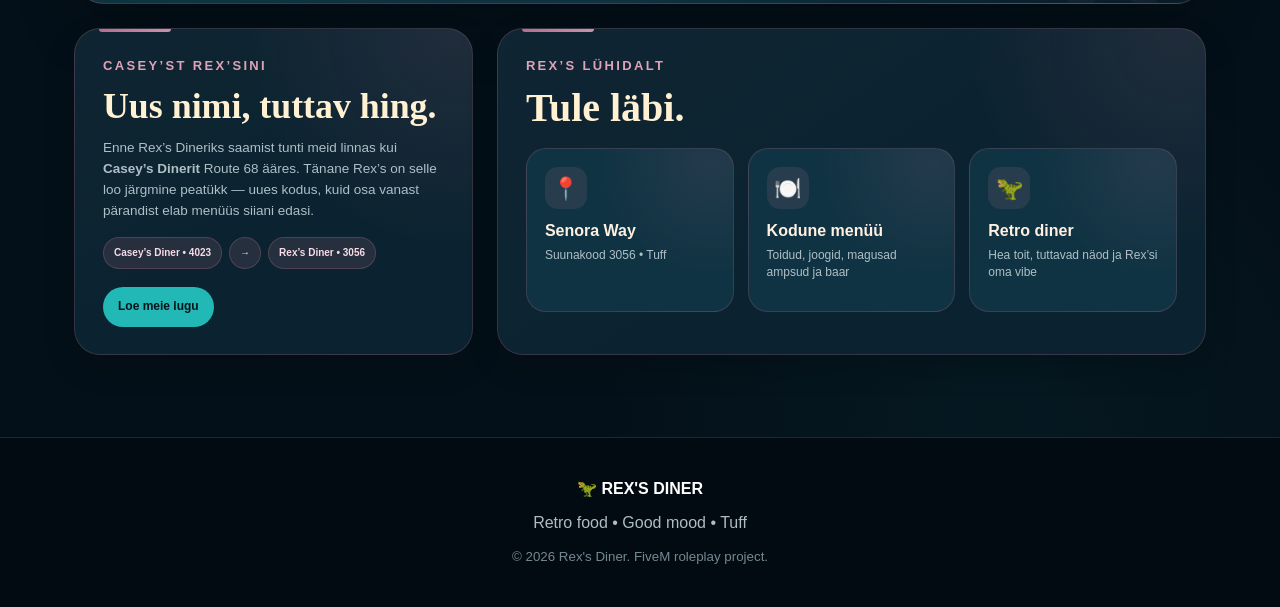
==== commit 17f76653: "Add files via upload" ====
--- a/index.html
+++ b/index.html
@@ -5,7 +5,7 @@
   <meta name="viewport" content="width=device-width, initial-scale=1">
   <meta name="theme-color" content="#06151f">
   <title>Avaleht | Rex's Diner</title>
-  <link rel="stylesheet" href="styles.css?v=81">
+  <link rel="stylesheet" href="styles.css?v=90">
 
   <style>
     /* AVALEHE LISAPLOKID – inline CSS, et kujundus töötaks kindlasti */
@@ -458,178 +458,115 @@
 </style>
 
 
+
+
+
+
+
+
 <style>
 /* =========================================================
-   AVALEHT – "TULE LÄBI" PLOKK ÕHULISEMAKS
+   AVALEHT – CASEY KOMPAKTSEM / REX'S LÜHIDALT LAIEM
+   ÕIGED KLASSINIMED
    ========================================================= */
 
-.home-location-card .quick-info-grid {
-  grid-template-columns: 1fr !important;
-  gap: 12px !important;
-  margin-top: 22px !important;
-}
-
-.home-location-card .quick-info-card {
-  display: grid !important;
-  grid-template-columns: 48px minmax(0, 1fr) !important;
-  align-items: center !important;
-  gap: 16px !important;
-  min-height: 0 !important;
-  padding: 16px 18px !important;
-  border-radius: 18px !important;
-}
-
-.home-location-card .quick-info-card > span:first-child {
-  display: grid !important;
-  place-items: center !important;
-  width: 46px !important;
-  height: 46px !important;
-  margin: 0 !important;
-  border-radius: 14px !important;
-  background: rgba(207,120,151,.10) !important;
-  font-size: 24px !important;
-}
-
-.home-location-card .quick-info-card strong {
-  display: block !important;
-  margin-bottom: 3px !important;
-  font-size: 16px !important;
-  line-height: 1.2 !important;
-}
-
-.home-location-card .quick-info-card p,
-.home-location-card .quick-info-card small {
-  margin: 0 !important;
-  font-size: 12px !important;
-  line-height: 1.45 !important;
-}
-
-/* Kui ruumi on piisavalt, hoiame "Tule läbi" ploki natuke laiemana */
-@media (min-width: 1050px) {
-  .home-story-location-grid {
-    grid-template-columns: minmax(0, 1.2fr) minmax(420px, .8fr) !important;
-  }
-}
-
-@media (max-width: 700px) {
-  .home-location-card .quick-info-card {
-    grid-template-columns: 42px minmax(0, 1fr) !important;
-    gap: 12px !important;
-    padding: 14px 15px !important;
-  }
-
-  .home-location-card .quick-info-card > span:first-child {
-    width: 42px !important;
-    height: 42px !important;
-  }
-}
-</style>
-
-
-<style>
-/* =========================================================
-   AVALEHT – CASEY LÜHEM, REX'S LÜHIDALT LAIEM
-   ========================================================= */
-
-@media (min-width: 1050px) {
-  .home-story-location-grid {
-    grid-template-columns: minmax(360px, .78fr) minmax(560px, 1.22fr) !important;
+@media (min-width: 1020px) {
+  .home-story {
+    grid-template-columns: minmax(330px, .72fr) minmax(590px, 1.28fr) !important;
     gap: 24px !important;
     align-items: stretch !important;
   }
 
   .home-story-card {
-    padding: 28px 30px !important;
+    padding: 27px 28px !important;
   }
 
   .home-story-card h2 {
-    font-size: clamp(30px, 3vw, 42px) !important;
-    margin-bottom: 12px !important;
-  }
-
-  .home-story-card > p {
-    max-width: 520px !important;
-    margin-bottom: 18px !important;
-    font-size: 14px !important;
+    font-size: clamp(30px, 2.8vw, 38px) !important;
+    line-height: 1.02 !important;
+    margin-bottom: 11px !important;
+  }
+
+  .home-story-card > p:not(.eyebrow) {
+    margin-bottom: 14px !important;
+    font-size: 13.5px !important;
     line-height: 1.55 !important;
   }
 
   .story-route {
-    gap: 8px !important;
-    margin: 16px 0 20px !important;
+    gap: 7px !important;
+    margin: 15px 0 18px !important;
   }
 
   .story-route span {
-    padding: 8px 12px !important;
-    font-size: 11px !important;
+    padding: 7px 10px !important;
+    font-size: 10px !important;
   }
 
   .home-story-card .btn {
-    min-height: 42px !important;
-    padding: 9px 16px !important;
+    min-height: 40px !important;
+    padding: 8px 15px !important;
+    font-size: 12px !important;
   }
 
   .home-location-card {
-    padding: 28px 30px !important;
-  }
-
-  .home-location-card .quick-info-grid {
+    padding: 27px 28px !important;
+  }
+
+  .home-location-card h2 {
+    margin-bottom: 6px !important;
+  }
+
+  .home-location-card .quick-info {
     grid-template-columns: repeat(3, minmax(0, 1fr)) !important;
     gap: 14px !important;
     margin-top: 20px !important;
   }
 
   .home-location-card .quick-info-card {
-    display: block !important;
-    min-height: 190px !important;
-    padding: 18px 17px !important;
-    border-radius: 20px !important;
-  }
-
-  .home-location-card .quick-info-card > span:first-child {
-    display: block !important;
-    width: auto !important;
-    height: auto !important;
-    margin: 0 0 10px !important;
-    background: transparent !important;
-    font-size: 26px !important;
+    min-height: 164px !important;
+    padding: 18px !important;
+    justify-content: flex-start !important;
+    background:
+      radial-gradient(circle at 90% 8%, rgba(207,120,151,.10), transparent 7rem),
+      #103343 !important;
+  }
+
+  .home-location-card .quick-icon {
+    display: grid !important;
+    place-items: center !important;
+    width: 42px !important;
+    height: 42px !important;
+    margin-bottom: 12px !important;
+    border-radius: 13px !important;
+    background: rgba(207,120,151,.12) !important;
+    font-size: 22px !important;
   }
 
   .home-location-card .quick-info-card strong {
-    display: block !important;
-    margin-bottom: 6px !important;
-    font-size: 17px !important;
+    font-size: 16px !important;
     line-height: 1.2 !important;
   }
 
-  .home-location-card .quick-info-card p,
-  .home-location-card .quick-info-card small {
-    display: block !important;
-    margin: 0 !important;
+  .home-location-card .quick-info-card span {
+    margin-top: 6px !important;
     font-size: 12px !important;
-    line-height: 1.5 !important;
-  }
-}
-
-/* Keskmisel ekraanil jääb parempoolne osa ikkagi õhuliseks */
-@media (min-width: 760px) and (max-width: 1049px) {
-  .home-location-card .quick-info-grid {
+    line-height: 1.48 !important;
+  }
+}
+
+@media (min-width: 701px) and (max-width: 1019px) {
+  .home-story {
+    grid-template-columns: 1fr !important;
+  }
+
+  .home-location-card .quick-info {
     grid-template-columns: repeat(3, minmax(0, 1fr)) !important;
-    gap: 12px !important;
   }
 
   .home-location-card .quick-info-card {
-    display: block !important;
-    min-height: 0 !important;
-    padding: 16px !important;
-  }
-
-  .home-location-card .quick-info-card > span:first-child {
-    display: block !important;
-    width: auto !important;
-    height: auto !important;
-    margin: 0 0 8px !important;
-    background: transparent !important;
+    min-height: 150px !important;
+    padding: 17px !important;
   }
 }
 </style>
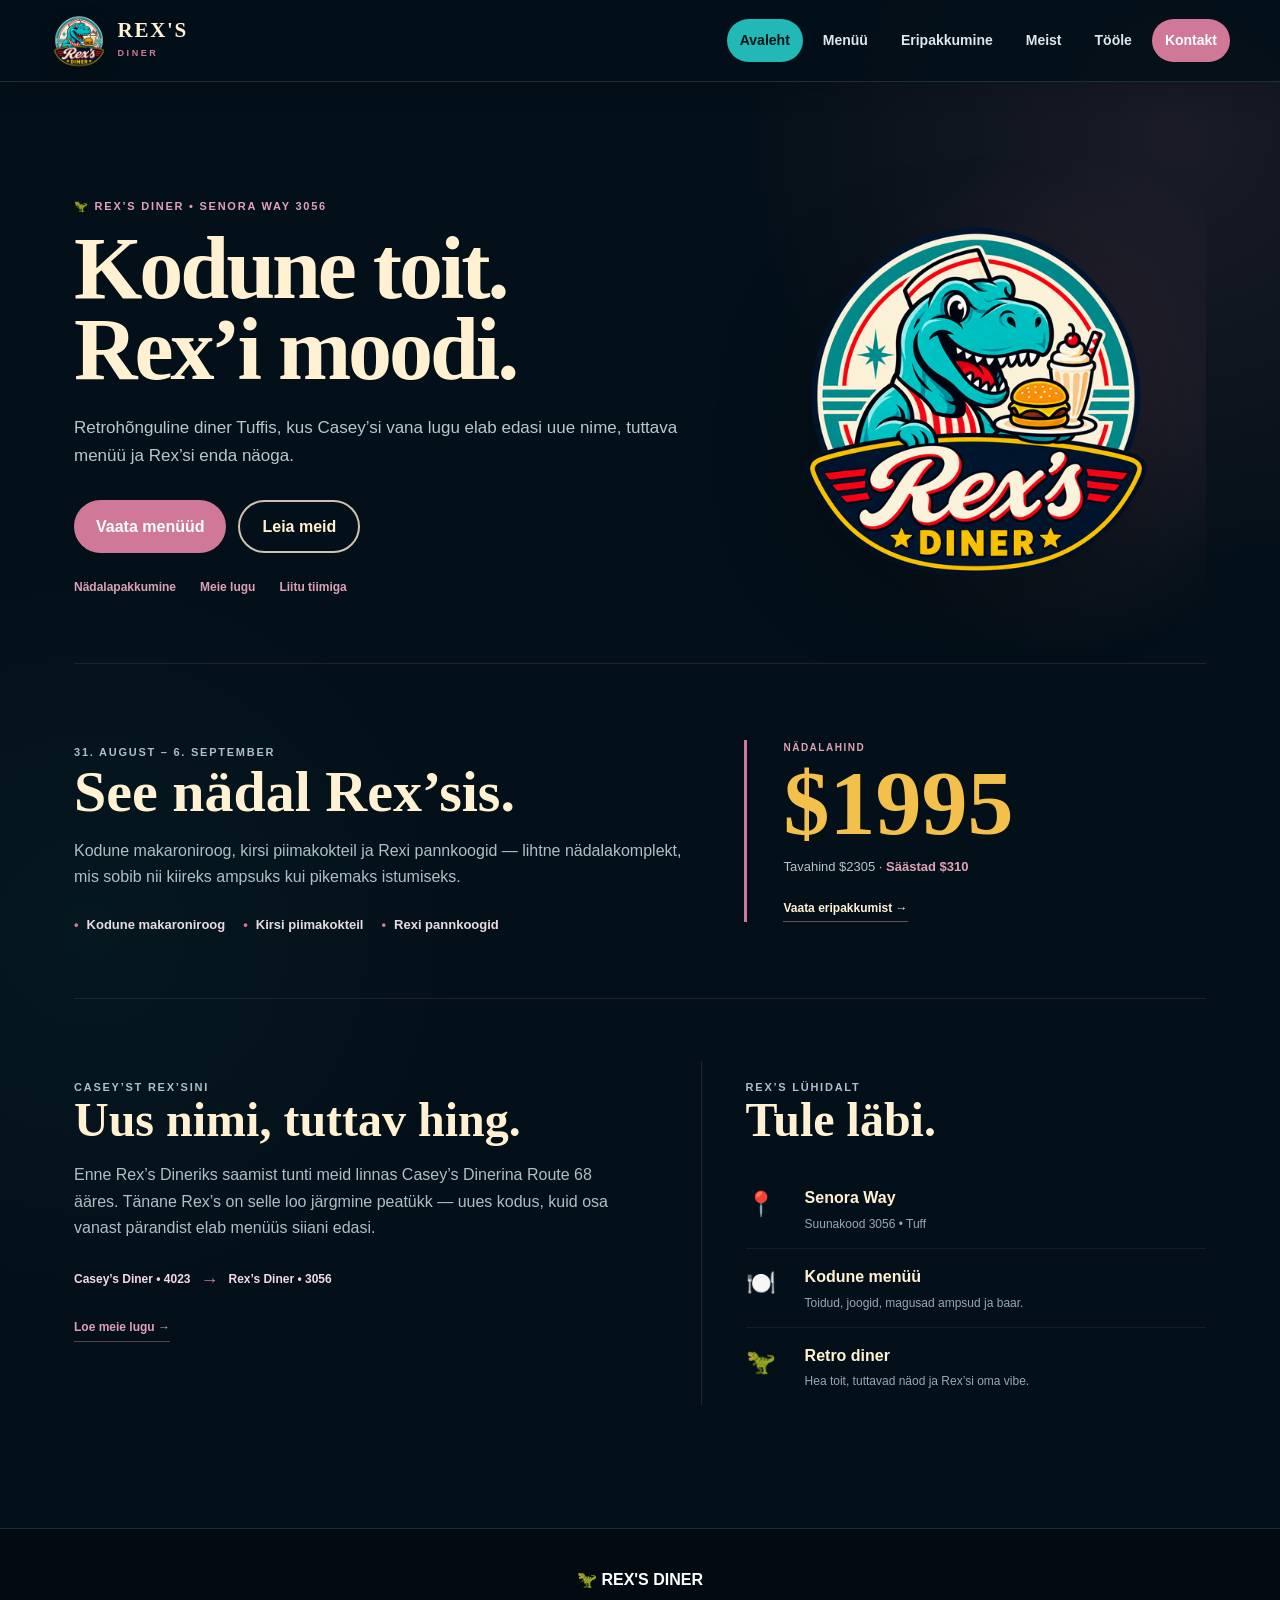
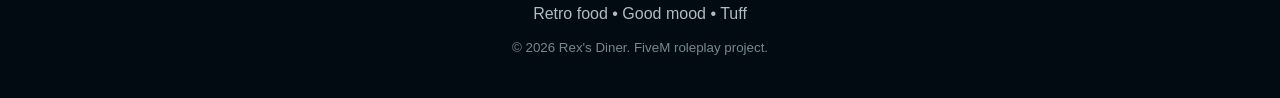
==== commit 2ff08b68: "Add files via upload" ====
--- a/index.html
+++ b/index.html
@@ -4,573 +4,359 @@
   <meta charset="utf-8">
   <meta name="viewport" content="width=device-width, initial-scale=1">
   <meta name="theme-color" content="#06151f">
-  <title>Avaleht | Rex's Diner</title>
-  <link rel="stylesheet" href="styles.css?v=90">
+  <title>Rex's Diner</title>
+  <link rel="stylesheet" href="styles.css?v=100">
 
   <style>
-    /* AVALEHE LISAPLOKID – inline CSS, et kujundus töötaks kindlasti */
-
-    .home-extra-wrap {
+    /* =========================================================
+       AVALEHT – AVATUM, VÄHEM KASTE
+       Navy põhitoon + dusty rose aktsendid
+       ========================================================= */
+
+    body {
+      background:
+        radial-gradient(circle at 92% 8%, rgba(207,120,151,.11), transparent 27rem),
+        radial-gradient(circle at 7% 55%, rgba(33,184,181,.045), transparent 24rem),
+        #041019;
+    }
+
+    .home-page {
       max-width: 1180px;
-      margin: 0 auto;
-      padding: 0 24px 82px;
-    }
-
-    .home-weekly {
+    }
+
+    /* HERO */
+
+    .home-hero {
       position: relative;
       overflow: hidden;
+      min-height: 520px;
       display: grid;
-      grid-template-columns: minmax(0, 1.25fr) minmax(220px, .55fr);
-      gap: 28px;
+      grid-template-columns: minmax(0, 1.15fr) minmax(300px, .85fr);
+      gap: 50px;
       align-items: center;
-      padding: clamp(28px, 4vw, 44px);
-      background:
-        radial-gradient(circle at 88% 12%, rgba(242,192,75,.15), transparent 13rem),
-        linear-gradient(135deg, #64364b, #a95774 52%, #82445d);
-      border: 1px solid rgba(255,255,255,.08);
-      border-radius: 30px;
-      box-shadow: 0 22px 55px rgba(0,0,0,.26);
-    }
-
-
-    .home-weekly::before {
+      padding: 54px 0 66px;
+      border-bottom: 1px solid rgba(207,120,151,.16);
+    }
+
+    .home-hero::before {
       content: "";
       position: absolute;
-      left: 34px;
-      right: 34px;
+      width: 520px;
+      height: 520px;
+      right: -120px;
       top: 0;
-      height: 4px;
-      border-radius: 0 0 999px 999px;
-      background: linear-gradient(90deg, #cf7897, #dda0b6, #21b8b5);
-    }
-
-    .home-weekly::after {
-      content: "★";
-      position: absolute;
-      right: -6px;
-      bottom: -56px;
-      font-size: 220px;
-      line-height: 1;
-      color: rgba(255,255,255,.045);
+      border-radius: 50%;
+      background: radial-gradient(circle, rgba(207,120,151,.14), rgba(207,120,151,0) 68%);
       pointer-events: none;
     }
 
-    .home-weekly-copy {
+    .home-hero-copy {
       position: relative;
       z-index: 1;
     }
 
-    .home-weekly-copy h2 {
-      max-width: 660px;
-      margin: 0 0 14px;
-      color: #fff4e4;
+    .home-kicker {
+      margin: 0 0 13px;
+      color: #e1a2b8;
+      font-size: 11px;
+      font-weight: 900;
+      letter-spacing: .16em;
+      text-transform: uppercase;
+    }
+
+    .home-hero h1 {
+      max-width: 760px;
+      margin: 0;
+      color: #fff1d2;
       font-family: Georgia, "Times New Roman", serif;
-      font-size: clamp(34px, 4.7vw, 56px);
-      line-height: 1;
-    }
-
-    .home-weekly-copy p {
-      max-width: 700px;
-      margin: 0 0 22px;
-      color: #f1dfe8;
-    }
-
-    .home-weekly-items {
+      font-size: clamp(54px, 7vw, 88px);
+      line-height: .92;
+      letter-spacing: -.035em;
+    }
+
+    .home-hero-copy > p:not(.home-kicker) {
+      max-width: 650px;
+      margin: 23px 0 0;
+      color: #b8c7cc;
+      font-size: 17px;
+      line-height: 1.65;
+    }
+
+    .hero-actions {
       display: flex;
       flex-wrap: wrap;
-      gap: 8px;
-      margin: 0 0 22px;
-    }
-
-    .home-weekly-items span {
-      padding: 7px 11px;
-      border-radius: 999px;
-      background: rgba(4,16,25,.28);
-      border: 1px solid rgba(255,255,255,.09);
-      color: #fff7ea;
+      gap: 12px;
+      margin-top: 30px;
+    }
+
+    .hero-quick-links {
+      display: flex;
+      flex-wrap: wrap;
+      gap: 12px 24px;
+      margin-top: 25px;
+      color: #91a8b0;
       font-size: 12px;
-      font-weight: 800;
-    }
-
-    .home-weekly-price {
+      font-weight: 900;
+    }
+
+    .hero-quick-links a {
+      color: #dda0b6;
+    }
+
+    .hero-quick-links a:hover {
+      color: #fff1d2;
+    }
+
+    .home-hero-logo {
       position: relative;
       z-index: 1;
-      min-height: 220px;
-      display: flex;
-      flex-direction: column;
+      display: grid;
+      place-items: center;
+    }
+
+    .home-hero-logo img {
+      width: min(390px, 100%);
+      max-height: 390px;
+      object-fit: contain;
+      filter: drop-shadow(0 24px 45px rgba(0,0,0,.30));
+    }
+
+    /* WEEKLY — one open editorial section */
+
+    .home-weekly-open {
+      display: grid;
+      grid-template-columns: minmax(0, 1.15fr) minmax(250px, .85fr);
+      gap: 46px;
       align-items: center;
-      justify-content: center;
-      padding: 24px;
-      text-align: center;
-      color: #231a05;
-      background: #f2c04b;
-      border: 7px solid rgba(255,255,255,.16);
-      border-radius: 50%;
-      outline: 3px dashed rgba(35,26,5,.62);
-      outline-offset: -15px;
-      box-shadow: 0 16px 30px rgba(0,0,0,.22);
-      transform: rotate(1.5deg);
-    }
-
-    .home-weekly-price span {
-      font-size: 10px;
-      font-weight: 900;
-      letter-spacing: .15em;
-    }
-
-    .home-weekly-price strong {
-      margin: 3px 0;
-      font-family: Georgia, "Times New Roman", serif;
-      font-size: clamp(50px, 6vw, 70px);
-      line-height: 1;
-    }
-
-    .home-weekly-price small {
-      font-weight: 800;
-    }
-
-    .home-story {
-      display: grid;
-      grid-template-columns: minmax(0, 1.2fr) minmax(260px, .8fr);
-      gap: 22px;
-      margin-top: 24px;
-    }
-
-    .home-story-card,
-    .home-location-card {
-      padding: 30px;
-      background:
-        linear-gradient(145deg, rgba(255,255,255,.018), rgba(255,255,255,0)),
-        #0b2330;
-      border: 1px solid rgba(142,189,199,.18);
-      border-radius: 26px;
-      box-shadow: 0 12px 30px rgba(0,0,0,.18);
-    }
-
-    .home-story-card h2,
-    .home-location-card h2 {
-      margin: 0 0 12px;
+      padding: 62px 0;
+      border-bottom: 1px solid rgba(207,120,151,.15);
+    }
+
+    .weekly-copy h2,
+    .story-copy h2,
+    .visit-copy h2 {
+      margin: 0;
       color: #fff1d2;
       font-family: Georgia, "Times New Roman", serif;
-      font-size: clamp(28px, 3.6vw, 40px);
-      line-height: 1;
-    }
-
-    .home-story-card p,
-    .home-location-card p {
+      line-height: 1.02;
+    }
+
+    .weekly-copy h2 {
+      max-width: 650px;
+      font-size: clamp(38px, 5vw, 58px);
+    }
+
+    .weekly-copy > p {
+      max-width: 650px;
+      margin: 17px 0 0;
       color: #aebfc6;
+      line-height: 1.65;
+    }
+
+    .weekly-items-line {
+      display: flex;
+      flex-wrap: wrap;
+      gap: 8px 18px;
+      margin-top: 25px;
+      color: #e8dce0;
+      font-size: 13px;
+      font-weight: 800;
+    }
+
+    .weekly-items-line span::before {
+      content: "•";
+      margin-right: 8px;
+      color: #cf7897;
+    }
+
+    .weekly-price {
+      position: relative;
+      padding-left: 36px;
+      border-left: 3px solid #cf7897;
+    }
+
+    .weekly-price small {
+      display: block;
+      color: #dda0b6;
+      font-size: 10px;
+      font-weight: 900;
+      letter-spacing: .15em;
+      text-transform: uppercase;
+    }
+
+    .weekly-price strong {
+      display: block;
+      margin-top: 6px;
+      color: #f2c04b;
+      font-family: Georgia, "Times New Roman", serif;
+      font-size: clamp(62px, 8vw, 92px);
+      line-height: .9;
+    }
+
+    .weekly-price p {
+      margin: 12px 0 0;
+      color: #b8c4c8;
+      font-size: 13px;
+    }
+
+    .weekly-price b {
+      color: #e1a2b8;
+    }
+
+    .weekly-price a {
+      display: inline-block;
+      margin-top: 21px;
+      color: #fff1d2;
+      font-size: 12px;
+      font-weight: 900;
+      border-bottom: 1px solid rgba(207,120,151,.55);
+      padding-bottom: 3px;
+    }
+
+    /* STORY + VISIT — open two-column editorial layout */
+
+    .home-about-open {
+      display: grid;
+      grid-template-columns: minmax(0, 1.05fr) minmax(350px, .95fr);
+      gap: 68px;
+      padding: 62px 0 35px;
+    }
+
+    .story-copy {
+      padding-right: 10px;
+    }
+
+    .story-copy h2,
+    .visit-copy h2 {
+      font-size: clamp(34px, 4vw, 48px);
+    }
+
+    .story-copy > p,
+    .visit-copy > p {
+      margin: 17px 0 0;
+      color: #aebfc6;
+      line-height: 1.65;
     }
 
     .story-route {
       display: flex;
       flex-wrap: wrap;
+      align-items: center;
       gap: 10px;
-      margin: 22px 0;
-    }
-
-    .story-route span {
-      padding: 8px 12px;
-      border-radius: 999px;
-      background: rgba(207,120,151,.12);
-      border: 1px solid rgba(207,120,151,.18);
-      color: #f6dce6;
+      margin: 24px 0 0;
+      color: #f1d9e2;
       font-size: 12px;
       font-weight: 900;
     }
 
-    .quick-info {
+    .story-route .route-dot {
+      color: #cf7897;
+      font-size: 18px;
+    }
+
+    .story-copy a {
+      display: inline-block;
+      margin-top: 24px;
+      color: #dda0b6;
+      font-size: 12px;
+      font-weight: 900;
+      border-bottom: 1px solid rgba(207,120,151,.45);
+      padding-bottom: 3px;
+    }
+
+    .visit-copy {
+      padding-left: 44px;
+      border-left: 1px solid rgba(207,120,151,.18);
+    }
+
+    .visit-list {
+      margin-top: 25px;
+    }
+
+    .visit-row {
       display: grid;
-      grid-template-columns: repeat(3, minmax(0,1fr));
-      gap: 14px;
-      margin-top: 24px;
-    }
-
-    .quick-info-card {
-      min-height: 145px;
-      display: flex;
-      flex-direction: column;
-      justify-content: center;
-      padding: 22px;
-      background: #103343;
-      border: 1px solid rgba(121,216,213,.14);
-      border-radius: 20px;
-    }
-
-    .quick-info-card .quick-icon {
-      margin-bottom: 8px;
-      font-size: 28px;
-    }
-
-    .quick-info-card strong {
+      grid-template-columns: 44px minmax(0, 1fr);
+      gap: 15px;
+      align-items: start;
+      padding: 15px 0;
+    }
+
+    .visit-row + .visit-row {
+      border-top: 1px solid rgba(207,120,151,.10);
+    }
+
+    .visit-icon {
+      font-size: 24px;
+    }
+
+    .visit-row strong {
+      display: block;
       color: #fff1d2;
-      font-size: 17px;
-    }
-
-    .quick-info-card span {
+      font-size: 16px;
+    }
+
+    .visit-row span {
+      display: block;
       margin-top: 4px;
-      color: #aebfc6;
-      font-size: 13px;
-    }
+      color: #93aab2;
+      font-size: 12px;
+      line-height: 1.5;
+    }
+
+    /* MOBILE */
 
     @media (max-width: 900px) {
-      .home-weekly,
-      .home-story {
+      .home-hero,
+      .home-weekly-open,
+      .home-about-open {
         grid-template-columns: 1fr;
       }
 
-      .home-weekly-price {
-        width: min(280px, 74vw);
-        min-height: 250px;
-        justify-self: center;
-      }
-
-      .quick-info {
-        grid-template-columns: 1fr;
-      }
-    }
-
-    @media (max-width: 680px) {
-      .home-extra-wrap {
-        padding: 0 20px 68px;
-      }
-
-      .home-weekly,
-      .home-story-card,
-      .home-location-card {
-        border-radius: 24px;
-      }
-
-      .home-weekly {
-        padding: 24px 20px;
-      }
-
-      .home-weekly-price {
-        min-height: 230px;
+      .home-hero {
+        min-height: 0;
+        padding-top: 40px;
+      }
+
+      .home-hero-logo {
+        order: -1;
+        justify-content: start;
+      }
+
+      .home-hero-logo img {
+        width: 230px;
+      }
+
+      .weekly-price {
+        padding-left: 0;
+        padding-top: 26px;
+        border-left: 0;
+        border-top: 3px solid #cf7897;
+      }
+
+      .visit-copy {
+        padding-left: 0;
+        padding-top: 30px;
+        border-left: 0;
+        border-top: 1px solid rgba(207,120,151,.18);
+      }
+    }
+
+    @media (max-width: 560px) {
+      .home-hero h1 {
+        font-size: clamp(48px, 16vw, 67px);
+      }
+
+      .home-weekly-open,
+      .home-about-open {
+        padding-top: 45px;
+        padding-bottom: 45px;
+      }
+
+      .hero-actions .btn {
+        width: 100%;
       }
     }
   </style>
-
-<style>
-/* =========================================================
-   REX'S – NAVY + ROOSA TASAKAAL
-   Navy jääb põhitooniks, dusty rose on nüüd nähtavam aktsent.
-   ========================================================= */
-
-body {
-  background:
-    radial-gradient(circle at 92% 7%, rgba(207,120,151,.105), transparent 28rem),
-    radial-gradient(circle at 4% 52%, rgba(207,120,151,.055), transparent 25rem),
-    radial-gradient(circle at 78% 92%, rgba(33,184,181,.05), transparent 25rem),
-    #041019 !important;
-}
-
-.site-header {
-  border-bottom-color: rgba(207,120,151,.22) !important;
-  box-shadow: 0 8px 30px rgba(0,0,0,.22);
-}
-
-.site-header::after {
-  content: "";
-  position: absolute;
-  left: 0;
-  right: 0;
-  bottom: -1px;
-  height: 2px;
-  background: linear-gradient(90deg,
-    transparent 3%,
-    rgba(207,120,151,.72) 26%,
-    rgba(33,184,181,.48) 62%,
-    transparent 97%);
-  pointer-events: none;
-}
-
-.eyebrow {
-  color: #e1a2b8 !important;
-}
-
-.page-title::after {
-  width: 96px !important;
-  height: 4px !important;
-  background: linear-gradient(90deg, #cf7897, #e1a2b8, #21b8b5) !important;
-}
-
-.main-nav a.active:not(.nav-cta) {
-  color: #fff4f7 !important;
-  background: rgba(207,120,151,.13) !important;
-  border-color: rgba(207,120,151,.22) !important;
-}
-
-.main-nav .nav-cta,
-.btn-primary {
-  background: #a95774 !important;
-}
-
-.main-nav .nav-cta:hover,
-.btn-primary:hover {
-  background: #cf7897 !important;
-}
-
-/* Tavalised sisukaardid saavad nähtava, aga rahuliku roosa kuma */
-.card,
-.home-card,
-.home-story-card,
-.home-location-card,
-.quick-info-card,
-.jobs-intro,
-.jobs-info-card,
-.apply-section,
-.apply-choice,
-.after-apply,
-.contact-big-card,
-.contact-management,
-.contact-reasons,
-.contact-jobs-note,
-.management-card,
-.reason-item,
-.menu-price-note {
-  border-color: rgba(207,120,151,.20) !important;
-}
-
-.card,
-.home-card,
-.home-story-card,
-.home-location-card,
-.jobs-intro,
-.jobs-info-card,
-.apply-section,
-.contact-big-card,
-.contact-management,
-.contact-reasons,
-.contact-jobs-note {
-  background:
-    radial-gradient(circle at 96% 3%, rgba(207,120,151,.105), transparent 13rem),
-    linear-gradient(145deg, rgba(207,120,151,.025), rgba(255,255,255,0) 52%),
-    #0b2330 !important;
-}
-
-.quick-info-card,
-.management-card,
-.reason-item,
-.job-task,
-.apply-choice {
-  background:
-    linear-gradient(135deg, rgba(207,120,151,.055), rgba(16,51,67,0) 58%),
-    #103343 !important;
-}
-
-.card,
-.home-story-card,
-.home-location-card,
-.jobs-info-card,
-.contact-big-card,
-.contact-management,
-.contact-reasons {
-  position: relative;
-  overflow: hidden;
-}
-
-.card::after,
-.home-story-card::after,
-.home-location-card::after,
-.jobs-info-card::after,
-.contact-big-card::after,
-.contact-management::after,
-.contact-reasons::after {
-  content: "";
-  position: absolute;
-  left: 24px;
-  right: auto;
-  top: 0;
-  width: 72px;
-  height: 3px;
-  border-radius: 0 0 999px 999px;
-  background: linear-gradient(90deg, #cf7897, #e1a2b8);
-  opacity: .88;
-  pointer-events: none;
-}
-
-.stat {
-  background:
-    radial-gradient(circle at 85% 10%, rgba(207,120,151,.10), transparent 7rem),
-    #103343 !important;
-  border-color: rgba(207,120,151,.18) !important;
-}
-
-.stat strong,
-.quick-info-card strong {
-  color: #fff0e1 !important;
-}
-
-.site-footer {
-  border-top-color: rgba(207,120,151,.20) !important;
-}
-
-@media (max-width: 760px) {
-  body {
-    background:
-      radial-gradient(circle at 95% 6%, rgba(207,120,151,.08), transparent 18rem),
-      #041019 !important;
-  }
-}
-</style>
-
-
-<style>
-/* Avaleht: nädalapakkumine nüüd sama navy + rose keelega */
-.home-weekly {
-  background:
-    radial-gradient(circle at 90% 10%, rgba(207,120,151,.22), transparent 17rem),
-    radial-gradient(circle at 8% 92%, rgba(33,184,181,.08), transparent 17rem),
-    linear-gradient(135deg, #0b2330, #103343 58%, #081b26) !important;
-  border-color: rgba(207,120,151,.24) !important;
-}
-
-.home-weekly::after {
-  color: rgba(207,120,151,.055) !important;
-}
-
-.home-weekly-items span {
-  background: rgba(207,120,151,.10) !important;
-  border-color: rgba(207,120,151,.18) !important;
-}
-
-.story-route span {
-  background: rgba(207,120,151,.14) !important;
-  border-color: rgba(207,120,151,.25) !important;
-}
-
-.hero {
-  position: relative;
-  overflow: hidden;
-}
-
-.hero::before {
-  content: "";
-  position: absolute;
-  width: 370px;
-  height: 370px;
-  right: 2%;
-  top: 2%;
-  border-radius: 50%;
-  background: radial-gradient(circle, rgba(207,120,151,.14), rgba(207,120,151,0) 69%);
-  pointer-events: none;
-}
-</style>
-
-
-
-
-
-
-
-
-<style>
-/* =========================================================
-   AVALEHT – CASEY KOMPAKTSEM / REX'S LÜHIDALT LAIEM
-   ÕIGED KLASSINIMED
-   ========================================================= */
-
-@media (min-width: 1020px) {
-  .home-story {
-    grid-template-columns: minmax(330px, .72fr) minmax(590px, 1.28fr) !important;
-    gap: 24px !important;
-    align-items: stretch !important;
-  }
-
-  .home-story-card {
-    padding: 27px 28px !important;
-  }
-
-  .home-story-card h2 {
-    font-size: clamp(30px, 2.8vw, 38px) !important;
-    line-height: 1.02 !important;
-    margin-bottom: 11px !important;
-  }
-
-  .home-story-card > p:not(.eyebrow) {
-    margin-bottom: 14px !important;
-    font-size: 13.5px !important;
-    line-height: 1.55 !important;
-  }
-
-  .story-route {
-    gap: 7px !important;
-    margin: 15px 0 18px !important;
-  }
-
-  .story-route span {
-    padding: 7px 10px !important;
-    font-size: 10px !important;
-  }
-
-  .home-story-card .btn {
-    min-height: 40px !important;
-    padding: 8px 15px !important;
-    font-size: 12px !important;
-  }
-
-  .home-location-card {
-    padding: 27px 28px !important;
-  }
-
-  .home-location-card h2 {
-    margin-bottom: 6px !important;
-  }
-
-  .home-location-card .quick-info {
-    grid-template-columns: repeat(3, minmax(0, 1fr)) !important;
-    gap: 14px !important;
-    margin-top: 20px !important;
-  }
-
-  .home-location-card .quick-info-card {
-    min-height: 164px !important;
-    padding: 18px !important;
-    justify-content: flex-start !important;
-    background:
-      radial-gradient(circle at 90% 8%, rgba(207,120,151,.10), transparent 7rem),
-      #103343 !important;
-  }
-
-  .home-location-card .quick-icon {
-    display: grid !important;
-    place-items: center !important;
-    width: 42px !important;
-    height: 42px !important;
-    margin-bottom: 12px !important;
-    border-radius: 13px !important;
-    background: rgba(207,120,151,.12) !important;
-    font-size: 22px !important;
-  }
-
-  .home-location-card .quick-info-card strong {
-    font-size: 16px !important;
-    line-height: 1.2 !important;
-  }
-
-  .home-location-card .quick-info-card span {
-    margin-top: 6px !important;
-    font-size: 12px !important;
-    line-height: 1.48 !important;
-  }
-}
-
-@media (min-width: 701px) and (max-width: 1019px) {
-  .home-story {
-    grid-template-columns: 1fr !important;
-  }
-
-  .home-location-card .quick-info {
-    grid-template-columns: repeat(3, minmax(0, 1fr)) !important;
-  }
-
-  .home-location-card .quick-info-card {
-    min-height: 150px !important;
-    padding: 17px !important;
-  }
-}
-</style>
-
 </head>
 <body>
 
@@ -593,125 +379,112 @@
 </header>
 
 <main class="page">
-
-  <section class="hero">
-    <div>
-      <p class="eyebrow">RETRO DINER • TUFF</p>
-      <h1>Kodune toit.<br><span>Rex’i moodi.</span></h1>
-      <p class="lead">
-        Mõnus retrohõnguline diner, kus ootavad soojad road,
-        head joogid ja sõbralik teenindus.
-      </p>
-
-      <div class="hero-actions">
-        <a class="btn btn-primary" href="menu.html">Vaata menüüd</a>
-        <a class="btn btn-secondary" href="kontakt.html">Leia meid</a>
-      </div>
-    </div>
-
-    <div class="hero-logo-wrap">
-      <img class="hero-logo" src="logo.png" alt="Rex's Diner logo">
-    </div>
-  </section>
-
-  <section class="home-cards">
-    <article class="home-card">
-      <div class="icon">🍽️</div>
-      <h3>Menüü</h3>
-      <p>Vaata kõiki toite, jooke, snäkke, magusaid ampse ja baarijooke koos hindadega.</p>
-      <a class="btn btn-teal" href="menu.html">Ava menüü</a>
-    </article>
-
-    <article class="home-card">
-      <div class="icon">⭐</div>
-      <h3>Eripakkumine</h3>
-      <p>Igal nädalal võib Rex’s sind üllatada uue eripakkumisega.</p>
-      <a class="btn btn-teal" href="eripakkumine.html">Vaata pakkumist</a>
-    </article>
-
-    <article class="home-card">
-      <div class="icon">💼</div>
-      <h3>Liitu tiimiga</h3>
-      <p>Kas Rex’s võiks olla sinu järgmine töökoht? Vaata lähemalt kandideerimise infot.</p>
-      <a class="btn btn-teal" href="toole.html">Tööle Rex’si</a>
-    </article>
-  </section>
-
-  <div class="home-extra-wrap">
-
-    <section class="home-weekly">
-      <div class="home-weekly-copy">
-        <p class="eyebrow" style="color:#ffe4ef;">31. AUGUST – 6. SEPTEMBER</p>
-        <h2>Selle nädala Rex’s Special</h2>
+  <div class="page-wrap home-page">
+
+    <section class="home-hero">
+      <div class="home-hero-copy">
+        <p class="home-kicker">🦖 REX’S DINER • SENORA WAY 3056</p>
+        <h1>Kodune toit.<br>Rex’i moodi.</h1>
         <p>
-          Kodune makaroniroog, Kirsi piimakokteil ja Rexi pannkoogid
-          ühe mõnusa hinnaga.
+          Retrohõnguline diner Tuffis, kus Casey’si vana lugu elab edasi
+          uue nime, tuttava menüü ja Rex’si enda näoga.
         </p>
 
-        <div class="home-weekly-items">
-          <span>🍝 Kodune makaroniroog</span>
-          <span>🍒 Kirsi piimakokteil</span>
-          <span>🥞 Rexi pannkoogid</span>
+        <div class="hero-actions">
+          <a class="btn btn-primary" href="menu.html">Vaata menüüd</a>
+          <a class="btn btn-secondary" href="kontakt.html">Leia meid</a>
         </div>
 
-        <a class="btn btn-secondary" href="eripakkumine.html">Vaata nädalapakkumist</a>
-      </div>
-
-      <div class="home-weekly-price">
-        <span>NÄDALAHIND</span>
+        <div class="hero-quick-links">
+          <a href="eripakkumine.html">Nädalapakkumine</a>
+          <a href="meist.html">Meie lugu</a>
+          <a href="toole.html">Liitu tiimiga</a>
+        </div>
+      </div>
+
+      <div class="home-hero-logo">
+        <img src="logo.png" alt="Rex's Diner">
+      </div>
+    </section>
+
+    <section class="home-weekly-open">
+      <div class="weekly-copy">
+        <p class="home-kicker">31. AUGUST – 6. SEPTEMBER</p>
+        <h2>See nädal Rex’sis.</h2>
+        <p>
+          Kodune makaroniroog, kirsi piimakokteil ja Rexi pannkoogid —
+          lihtne nädalakomplekt, mis sobib nii kiireks ampsuks kui pikemaks istumiseks.
+        </p>
+
+        <div class="weekly-items-line">
+          <span>Kodune makaroniroog</span>
+          <span>Kirsi piimakokteil</span>
+          <span>Rexi pannkoogid</span>
+        </div>
+      </div>
+
+      <div class="weekly-price">
+        <small>Nädalahind</small>
         <strong>$1995</strong>
-        <small>Säästad $310</small>
+        <p>Tavahind $2305 · <b>Säästad $310</b></p>
+        <a href="eripakkumine.html">Vaata eripakkumist →</a>
       </div>
     </section>
 
-    <section class="home-story">
-      <article class="home-story-card">
-        <p class="eyebrow">CASEY’ST REX’SINI</p>
+    <section class="home-about-open">
+
+      <div class="story-copy">
+        <p class="home-kicker">CASEY’ST REX’SINI</p>
         <h2>Uus nimi, tuttav hing.</h2>
         <p>
-          Enne Rex’s Dineriks saamist tunti meid linnas kui
-          <strong>Casey’s Dinerit</strong> Route 68 ääres. Tänane Rex’s on
-          selle loo järgmine peatükk — uues kodus, kuid osa vanast pärandist
-          elab menüüs siiani edasi.
+          Enne Rex’s Dineriks saamist tunti meid linnas Casey’s Dinerina
+          Route 68 ääres. Tänane Rex’s on selle loo järgmine peatükk —
+          uues kodus, kuid osa vanast pärandist elab menüüs siiani edasi.
         </p>
 
         <div class="story-route">
           <span>Casey’s Diner • 4023</span>
-          <span>→</span>
+          <span class="route-dot">→</span>
           <span>Rex’s Diner • 3056</span>
         </div>
 
-        <a class="btn btn-teal" href="meist.html">Loe meie lugu</a>
-      </article>
-
-      <aside class="home-location-card">
-        <p class="eyebrow">REX’S LÜHIDALT</p>
+        <a href="meist.html">Loe meie lugu →</a>
+      </div>
+
+      <div class="visit-copy">
+        <p class="home-kicker">REX’S LÜHIDALT</p>
         <h2>Tule läbi.</h2>
 
-        <div class="quick-info">
-          <div class="quick-info-card">
-            <div class="quick-icon">📍</div>
-            <strong>Senora Way</strong>
-            <span>Suuna­kood 3056 • Tuff</span>
+        <div class="visit-list">
+          <div class="visit-row">
+            <div class="visit-icon">📍</div>
+            <div>
+              <strong>Senora Way</strong>
+              <span>Suuna­kood 3056 • Tuff</span>
+            </div>
           </div>
 
-          <div class="quick-info-card">
-            <div class="quick-icon">🍽️</div>
-            <strong>Kodune menüü</strong>
-            <span>Toidud, joogid, magusad ampsud ja baar</span>
+          <div class="visit-row">
+            <div class="visit-icon">🍽️</div>
+            <div>
+              <strong>Kodune menüü</strong>
+              <span>Toidud, joogid, magusad ampsud ja baar.</span>
+            </div>
           </div>
 
-          <div class="quick-info-card">
-            <div class="quick-icon">🦖</div>
-            <strong>Retro diner</strong>
-            <span>Hea toit, tuttavad näod ja Rex’si oma vibe</span>
+          <div class="visit-row">
+            <div class="visit-icon">🦖</div>
+            <div>
+              <strong>Retro diner</strong>
+              <span>Hea toit, tuttavad näod ja Rex’si oma vibe.</span>
+            </div>
           </div>
         </div>
-      </aside>
+      </div>
+
     </section>
 
   </div>
-
 </main>
 
 <footer class="site-footer">
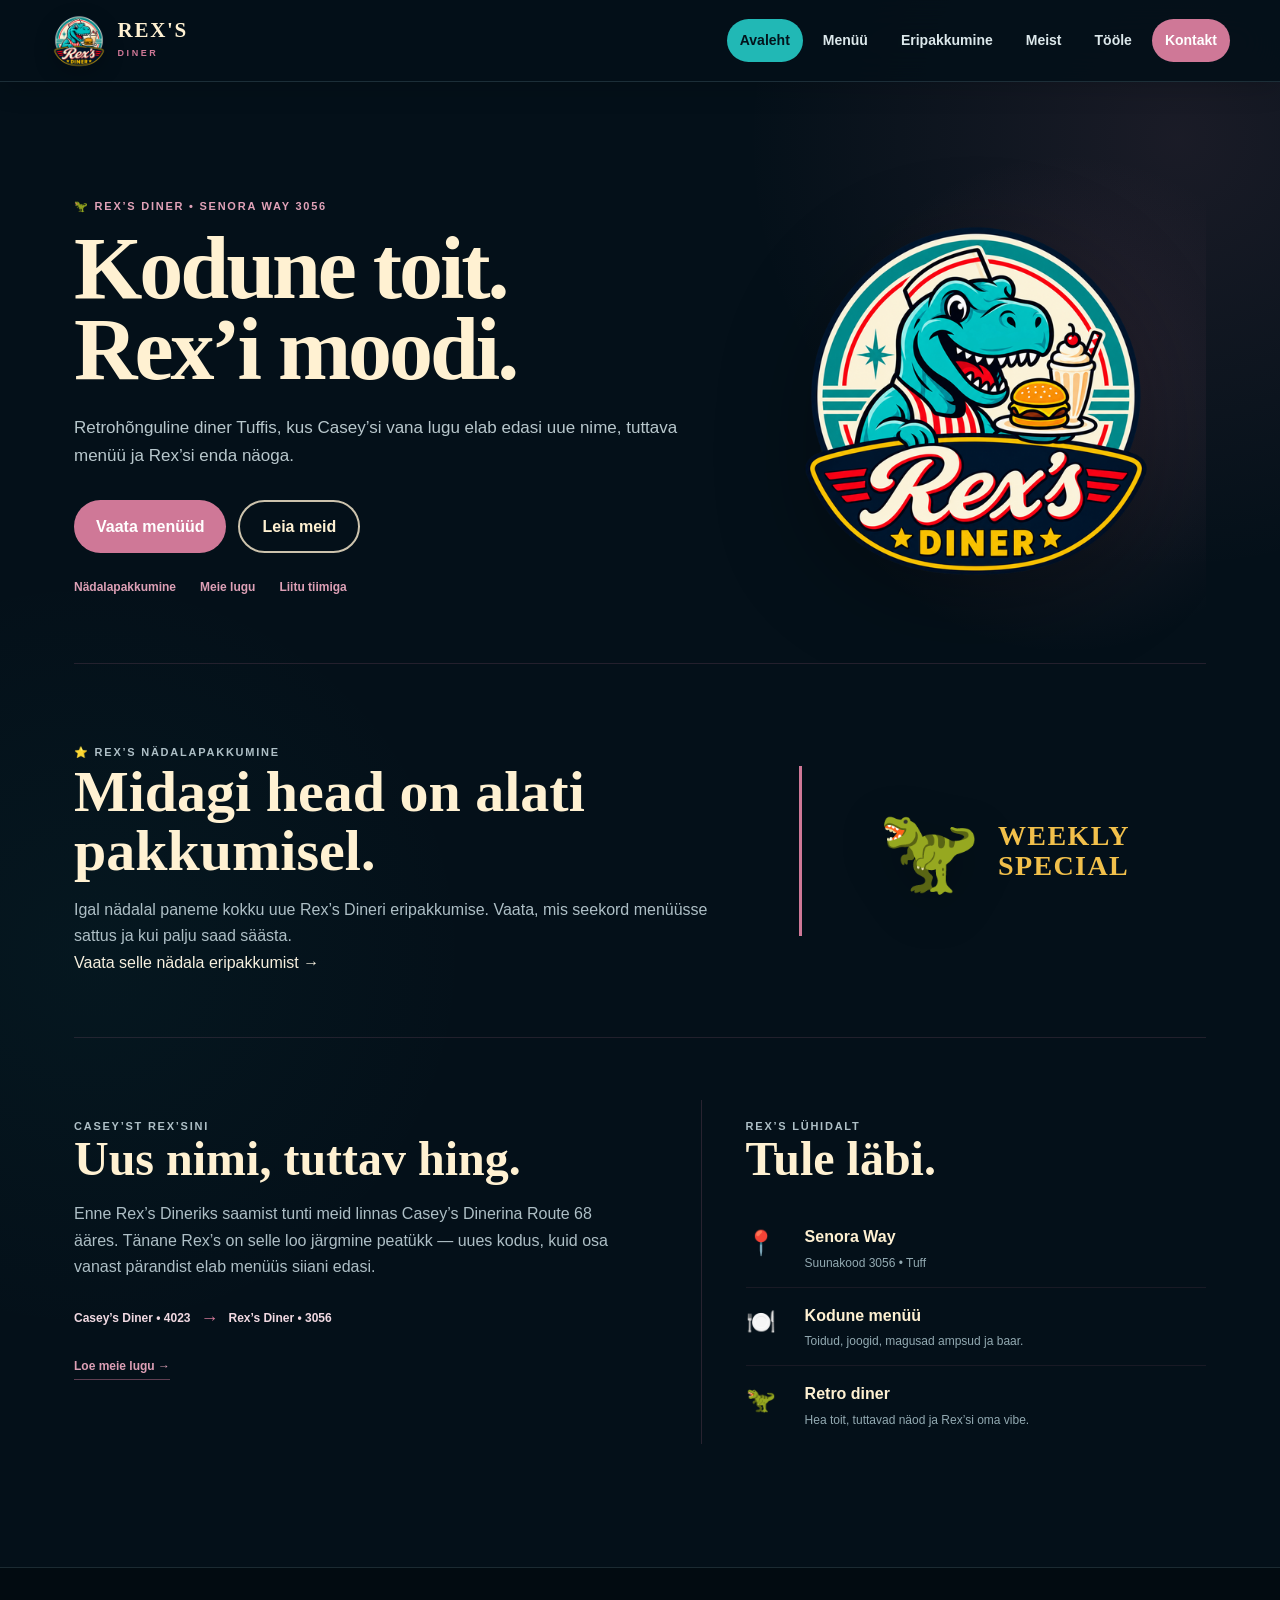
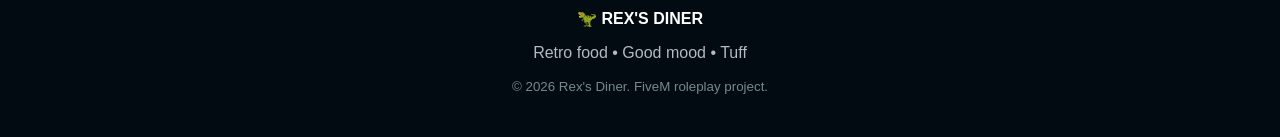
==== commit 5b3237b2: "Add files via upload" ====
--- a/index.html
+++ b/index.html
@@ -5,7 +5,7 @@
   <meta name="viewport" content="width=device-width, initial-scale=1">
   <meta name="theme-color" content="#06151f">
   <title>Rex's Diner</title>
-  <link rel="stylesheet" href="styles.css?v=100">
+  <link rel="stylesheet" href="styles.css?v=120">
 
   <style>
     /* =========================================================
@@ -357,6 +357,51 @@
       }
     }
   </style>
+
+<style>
+/* Avalehe püsiv eripakkumise viide — ei vaja iganädalast muutmist */
+.home-weekly-evergreen {
+  grid-template-columns: minmax(0, 1.25fr) minmax(220px, .75fr) !important;
+}
+
+.weekly-evergreen-link {
+  margin-top: 24px;
+}
+
+.weekly-evergreen-mark {
+  display: flex;
+  align-items: center;
+  justify-content: center;
+  gap: 18px;
+  min-height: 170px;
+  color: #dda0b6;
+  border-left: 3px solid #cf7897;
+}
+
+.weekly-evergreen-mark span {
+  font-size: clamp(52px, 7vw, 82px);
+  filter: drop-shadow(0 12px 24px rgba(0,0,0,.22));
+}
+
+.weekly-evergreen-mark strong {
+  color: #f2c04b;
+  font-family: Georgia, "Times New Roman", serif;
+  font-size: clamp(18px, 2.4vw, 28px);
+  line-height: 1.05;
+  letter-spacing: .05em;
+}
+
+@media (max-width: 900px) {
+  .weekly-evergreen-mark {
+    min-height: 120px;
+    justify-content: flex-start;
+    padding-top: 24px;
+    border-left: 0;
+    border-top: 3px solid #cf7897;
+  }
+}
+</style>
+
 </head>
 <body>
 
@@ -407,29 +452,27 @@
       </div>
     </section>
 
-    <section class="home-weekly-open">
+    
+    <section class="home-weekly-open home-weekly-evergreen">
       <div class="weekly-copy">
-        <p class="home-kicker">31. AUGUST – 6. SEPTEMBER</p>
-        <h2>See nädal Rex’sis.</h2>
+        <p class="home-kicker">⭐ REX’S NÄDALAPAKKUMINE</p>
+        <h2>Midagi head on alati pakkumisel.</h2>
         <p>
-          Kodune makaroniroog, kirsi piimakokteil ja Rexi pannkoogid —
-          lihtne nädalakomplekt, mis sobib nii kiireks ampsuks kui pikemaks istumiseks.
+          Igal nädalal paneme kokku uue Rex’s Dineri eripakkumise.
+          Vaata, mis seekord menüüsse sattus ja kui palju saad säästa.
         </p>
 
-        <div class="weekly-items-line">
-          <span>Kodune makaroniroog</span>
-          <span>Kirsi piimakokteil</span>
-          <span>Rexi pannkoogid</span>
-        </div>
+        <a class="open-link weekly-evergreen-link" href="eripakkumine.html">
+          Vaata selle nädala eripakkumist →
+        </a>
       </div>
 
-      <div class="weekly-price">
-        <small>Nädalahind</small>
-        <strong>$1995</strong>
-        <p>Tavahind $2305 · <b>Säästad $310</b></p>
-        <a href="eripakkumine.html">Vaata eripakkumist →</a>
+      <div class="weekly-evergreen-mark" aria-hidden="true">
+        <span>🦖</span>
+        <strong>WEEKLY<br>SPECIAL</strong>
       </div>
     </section>
+
 
     <section class="home-about-open">
 
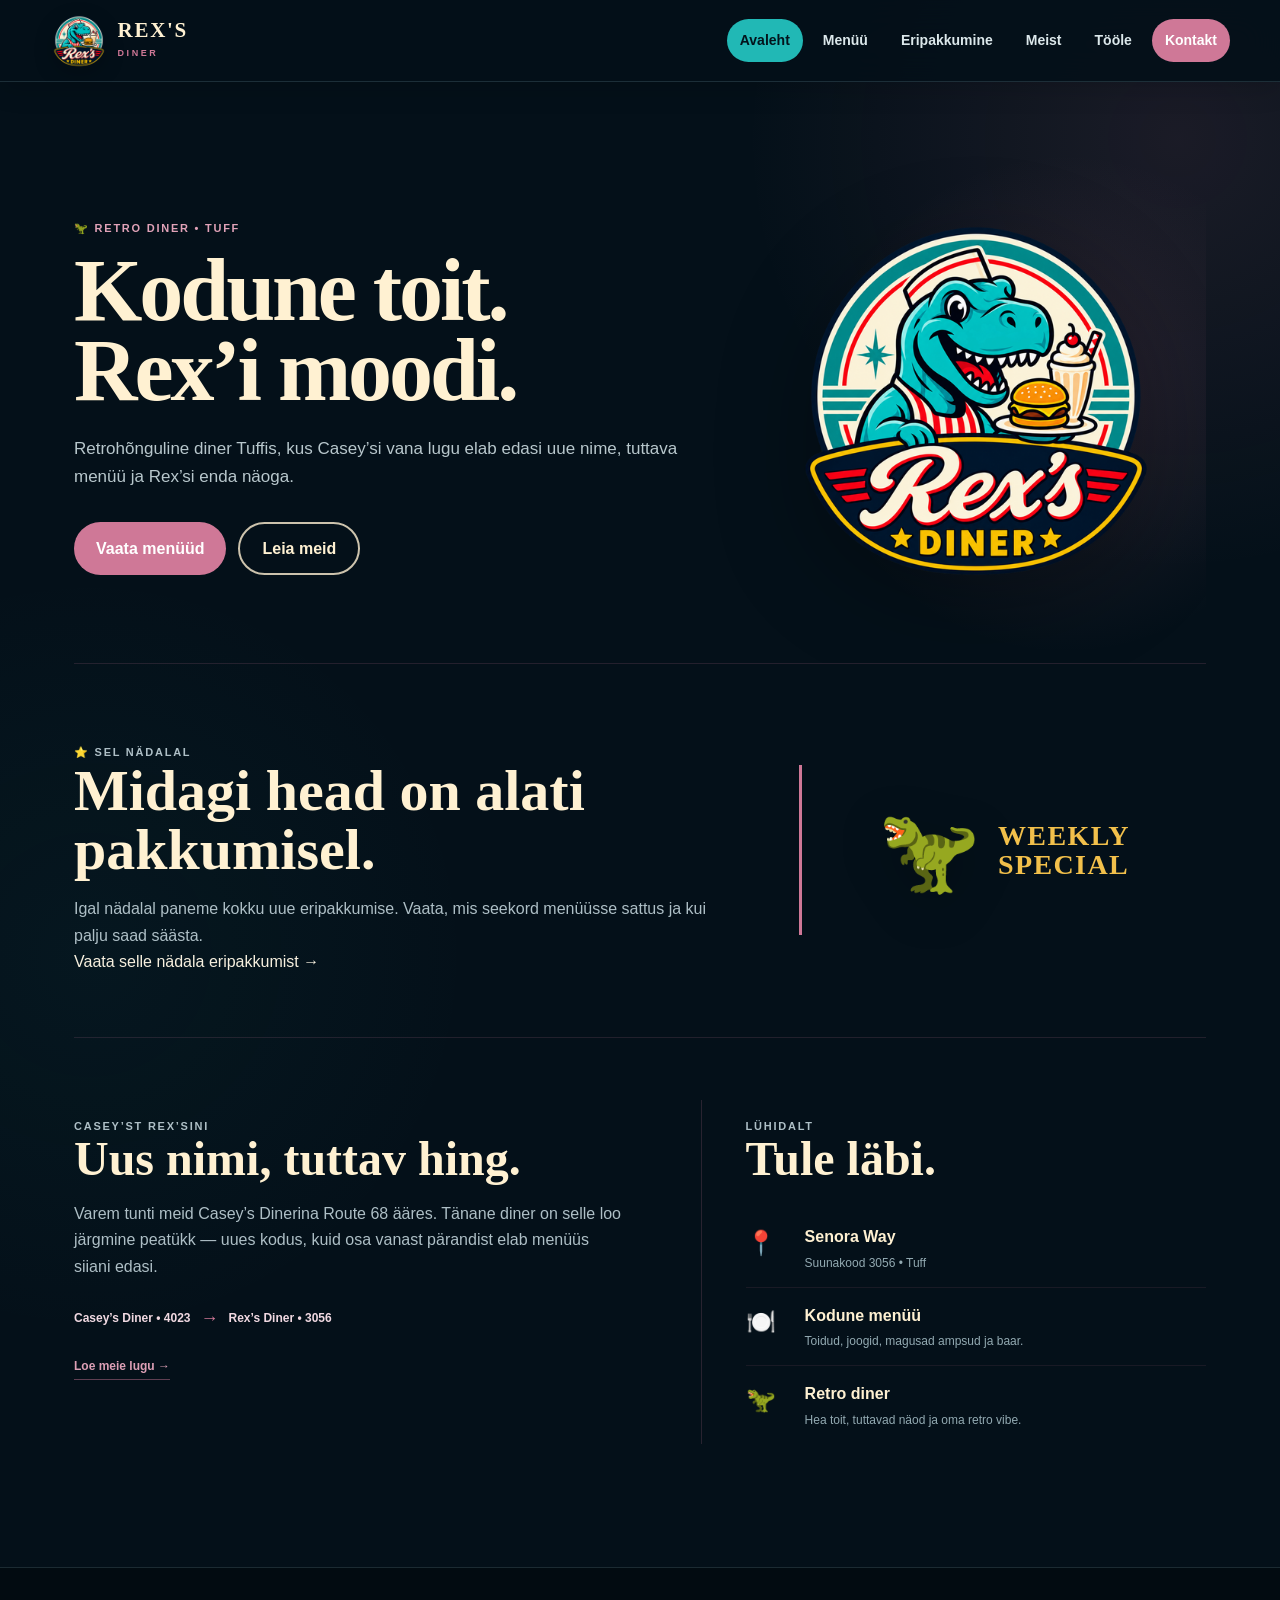
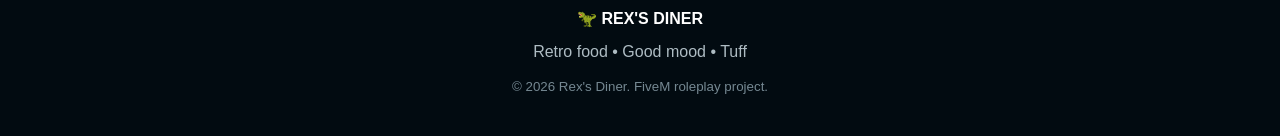
==== commit d92aee09: "Add files via upload" ====
--- a/index.html
+++ b/index.html
@@ -5,7 +5,7 @@
   <meta name="viewport" content="width=device-width, initial-scale=1">
   <meta name="theme-color" content="#06151f">
   <title>Rex's Diner</title>
-  <link rel="stylesheet" href="styles.css?v=120">
+  <link rel="stylesheet" href="styles.css?v=130">
 
   <style>
     /* =========================================================
@@ -89,24 +89,6 @@
       margin-top: 30px;
     }
 
-    .hero-quick-links {
-      display: flex;
-      flex-wrap: wrap;
-      gap: 12px 24px;
-      margin-top: 25px;
-      color: #91a8b0;
-      font-size: 12px;
-      font-weight: 900;
-    }
-
-    .hero-quick-links a {
-      color: #dda0b6;
-    }
-
-    .hero-quick-links a:hover {
-      color: #fff1d2;
-    }
-
     .home-hero-logo {
       position: relative;
       z-index: 1;
@@ -428,7 +410,7 @@
 
     <section class="home-hero">
       <div class="home-hero-copy">
-        <p class="home-kicker">🦖 REX’S DINER • SENORA WAY 3056</p>
+        <p class="home-kicker">🦖 RETRO DINER • TUFF</p>
         <h1>Kodune toit.<br>Rex’i moodi.</h1>
         <p>
           Retrohõnguline diner Tuffis, kus Casey’si vana lugu elab edasi
@@ -439,12 +421,6 @@
           <a class="btn btn-primary" href="menu.html">Vaata menüüd</a>
           <a class="btn btn-secondary" href="kontakt.html">Leia meid</a>
         </div>
-
-        <div class="hero-quick-links">
-          <a href="eripakkumine.html">Nädalapakkumine</a>
-          <a href="meist.html">Meie lugu</a>
-          <a href="toole.html">Liitu tiimiga</a>
-        </div>
       </div>
 
       <div class="home-hero-logo">
@@ -455,10 +431,10 @@
     
     <section class="home-weekly-open home-weekly-evergreen">
       <div class="weekly-copy">
-        <p class="home-kicker">⭐ REX’S NÄDALAPAKKUMINE</p>
+        <p class="home-kicker">⭐ SEL NÄDALAL</p>
         <h2>Midagi head on alati pakkumisel.</h2>
         <p>
-          Igal nädalal paneme kokku uue Rex’s Dineri eripakkumise.
+          Igal nädalal paneme kokku uue eripakkumise.
           Vaata, mis seekord menüüsse sattus ja kui palju saad säästa.
         </p>
 
@@ -480,9 +456,9 @@
         <p class="home-kicker">CASEY’ST REX’SINI</p>
         <h2>Uus nimi, tuttav hing.</h2>
         <p>
-          Enne Rex’s Dineriks saamist tunti meid linnas Casey’s Dinerina
-          Route 68 ääres. Tänane Rex’s on selle loo järgmine peatükk —
-          uues kodus, kuid osa vanast pärandist elab menüüs siiani edasi.
+          Varem tunti meid Casey’s Dinerina Route 68 ääres.
+          Tänane diner on selle loo järgmine peatükk — uues kodus,
+          kuid osa vanast pärandist elab menüüs siiani edasi.
         </p>
 
         <div class="story-route">
@@ -495,7 +471,7 @@
       </div>
 
       <div class="visit-copy">
-        <p class="home-kicker">REX’S LÜHIDALT</p>
+        <p class="home-kicker">LÜHIDALT</p>
         <h2>Tule läbi.</h2>
 
         <div class="visit-list">
@@ -519,7 +495,7 @@
             <div class="visit-icon">🦖</div>
             <div>
               <strong>Retro diner</strong>
-              <span>Hea toit, tuttavad näod ja Rex’si oma vibe.</span>
+              <span>Hea toit, tuttavad näod ja oma retro vibe.</span>
             </div>
           </div>
         </div>
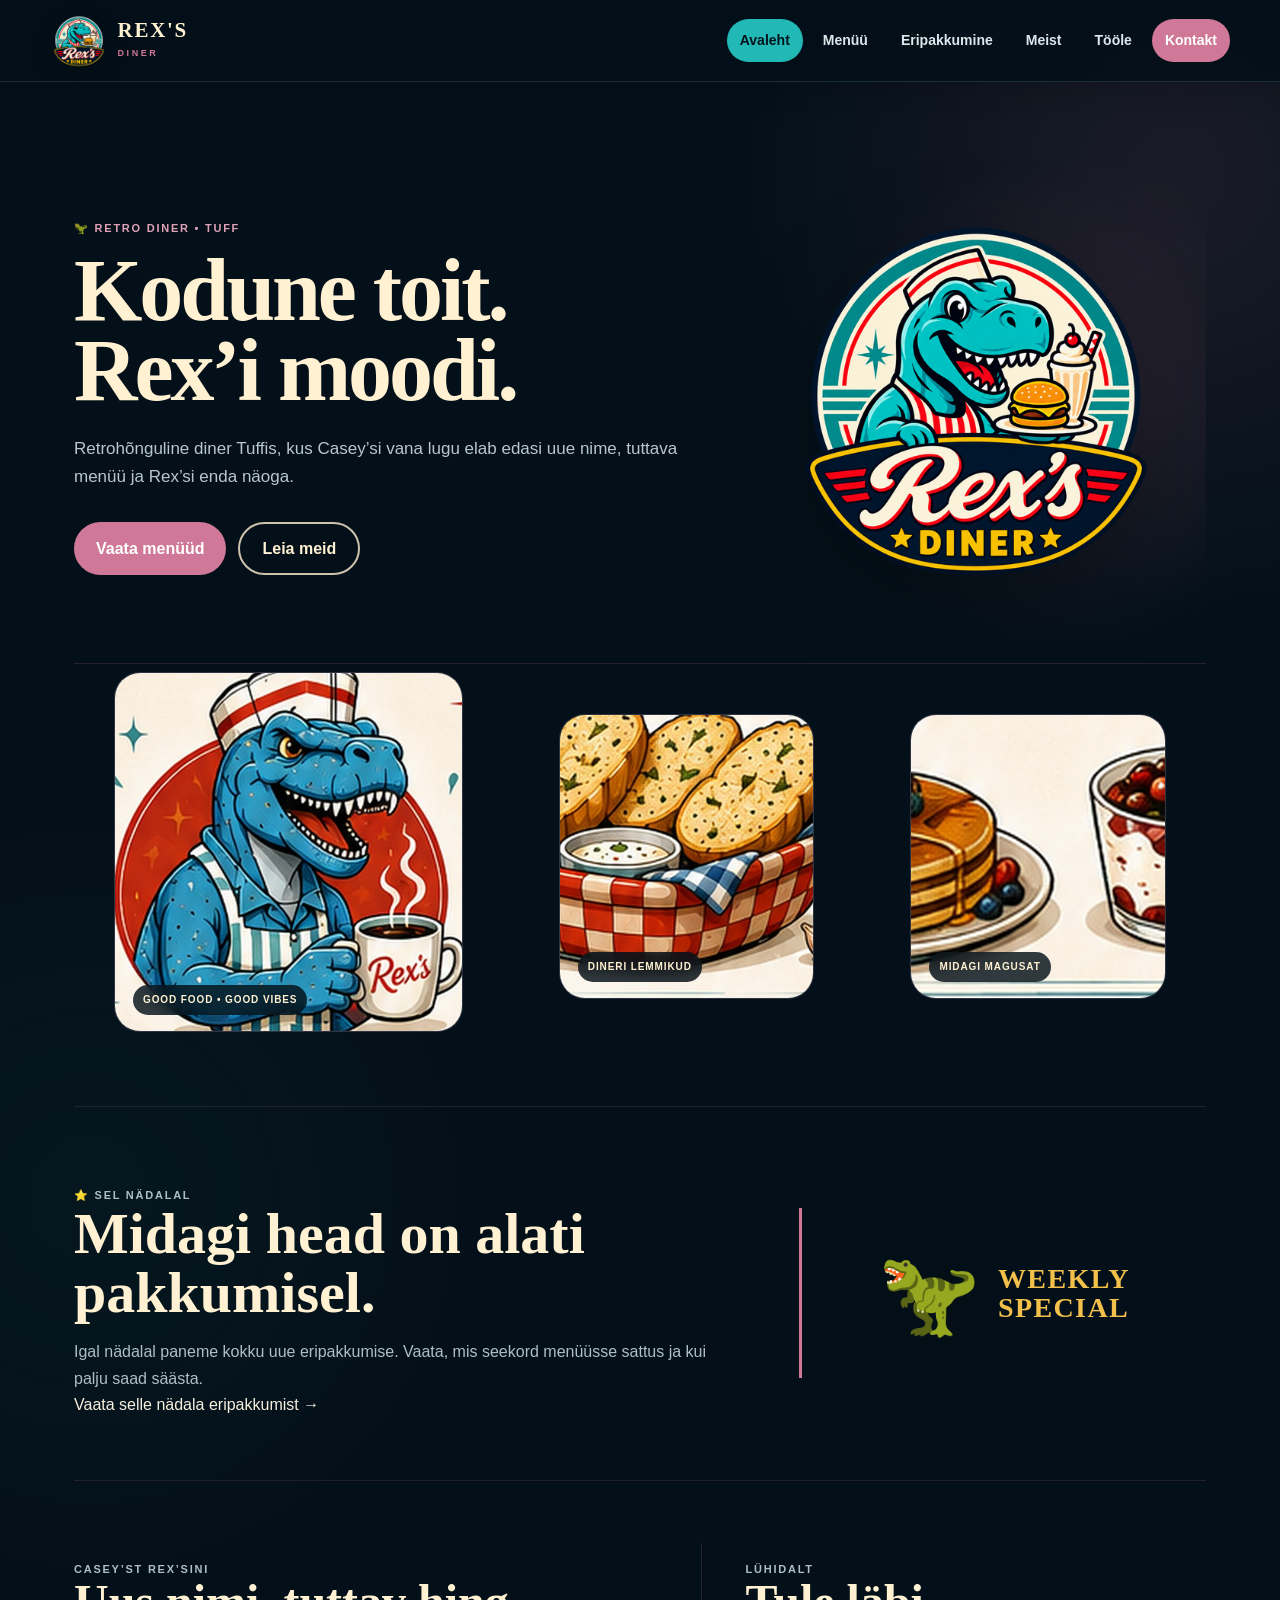
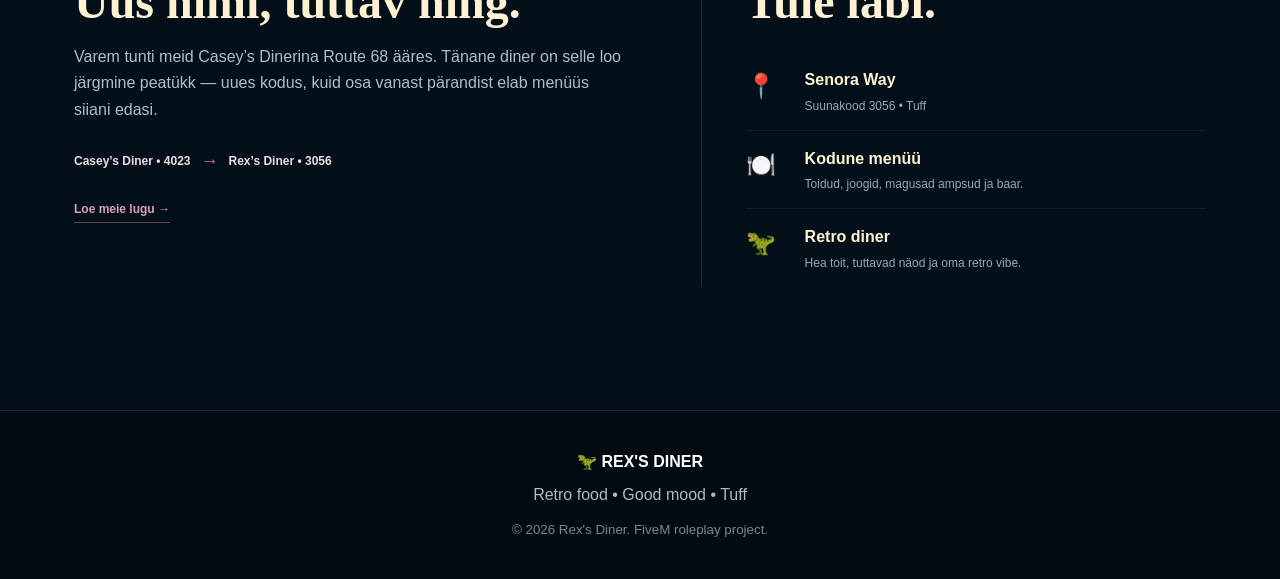
==== commit 2817e6ff: "Add files via upload" ====
--- a/index.html
+++ b/index.html
@@ -5,7 +5,7 @@
   <meta name="viewport" content="width=device-width, initial-scale=1">
   <meta name="theme-color" content="#06151f">
   <title>Rex's Diner</title>
-  <link rel="stylesheet" href="styles.css?v=130">
+  <link rel="stylesheet" href="styles.css?v=150">
 
   <style>
     /* =========================================================
@@ -384,6 +384,138 @@
 }
 </style>
 
+
+<style>
+/* =========================================================
+   REX'S VISUAL REFRESH
+   Silver-Diner-inspired principle:
+   large visuals + short copy + open sections
+   ========================================================= */
+
+.visual-frame {
+  position: relative;
+  overflow: hidden;
+  border-radius: 26px;
+  background: #0b2330;
+  border: 1px solid rgba(207,120,151,.18);
+}
+
+.visual-frame img {
+  display: block;
+  width: 100%;
+  height: 100%;
+  object-fit: cover;
+}
+
+.visual-frame::after {
+  content: "";
+  position: absolute;
+  inset: 0;
+  pointer-events: none;
+  box-shadow: inset 0 0 0 1px rgba(255,255,255,.025);
+}
+
+.visual-caption {
+  position: absolute;
+  left: 18px;
+  bottom: 16px;
+  z-index: 2;
+  padding: 7px 10px;
+  border-radius: 999px;
+  background: rgba(4,16,25,.82);
+  backdrop-filter: blur(8px);
+  color: #fff1d2;
+  font-size: 10px;
+  font-weight: 900;
+  letter-spacing: .09em;
+  text-transform: uppercase;
+}
+
+.retro-check-line {
+  height: 7px;
+  margin: 0;
+  border: 0;
+  opacity: .7;
+  background:
+    linear-gradient(90deg,
+      #cf7897 0 12.5%,
+      #fff1d2 12.5% 25%,
+      #21b8b5 25% 37.5%,
+      #fff1d2 37.5% 50%,
+      #cf7897 50% 62.5%,
+      #fff1d2 62.5% 75%,
+      #21b8b5 75% 87.5%,
+      #fff1d2 87.5% 100%);
+  background-size: 72px 7px;
+}
+
+.visual-mini-label {
+  color: #e1a2b8;
+  font-size: 10px;
+  font-weight: 900;
+  letter-spacing: .14em;
+  text-transform: uppercase;
+}
+
+@media (max-width: 760px) {
+  .visual-frame {
+    border-radius: 20px;
+  }
+}
+</style>
+
+
+<style>
+/* Avalehe illustratsiooniriba */
+.home-visual-gallery {
+  display: grid;
+  grid-template-columns: 1.15fr .9fr .9fr;
+  gap: 16px;
+  padding: 34px 0 58px;
+  border-bottom: 1px solid rgba(207,120,151,.14);
+}
+
+.home-visual-gallery .visual-frame {
+  height: 285px;
+}
+
+.home-visual-gallery .visual-frame:first-child {
+  height: 360px;
+  margin-top: -26px;
+}
+
+.home-visual-gallery img {
+  transition: transform .35s ease;
+}
+
+.home-visual-gallery .visual-frame:hover img {
+  transform: scale(1.025);
+}
+
+@media (max-width: 850px) {
+  .home-visual-gallery {
+    grid-template-columns: 1fr 1fr;
+  }
+
+  .home-visual-gallery .visual-frame:first-child {
+    grid-column: 1 / -1;
+    height: 300px;
+    margin-top: 0;
+  }
+}
+
+@media (max-width: 560px) {
+  .home-visual-gallery {
+    grid-template-columns: 1fr;
+  }
+
+  .home-visual-gallery .visual-frame,
+  .home-visual-gallery .visual-frame:first-child {
+    height: 235px;
+  }
+}
+</style>
+
 </head>
 <body>
 
@@ -429,6 +561,25 @@
     </section>
 
     
+
+    <section class="home-visual-gallery" aria-label="Rex's Dineri visuaalid">
+      <figure class="visual-frame">
+        <img src="rex-mascot-visual.jpg" alt="Rex's Dineri retro dinosauruse maskott">
+        <figcaption class="visual-caption">Good food • Good vibes</figcaption>
+      </figure>
+
+      <figure class="visual-frame">
+        <img src="rex-snack-visual.jpg" alt="Rex's Dineri küüslauguleivad">
+        <figcaption class="visual-caption">Dineri lemmikud</figcaption>
+      </figure>
+
+      <figure class="visual-frame">
+        <img src="rex-dessert-visual.jpg" alt="Rex's Dineri magusad ampsud">
+        <figcaption class="visual-caption">Midagi magusat</figcaption>
+      </figure>
+    </section>
+
+
     <section class="home-weekly-open home-weekly-evergreen">
       <div class="weekly-copy">
         <p class="home-kicker">⭐ SEL NÄDALAL</p>
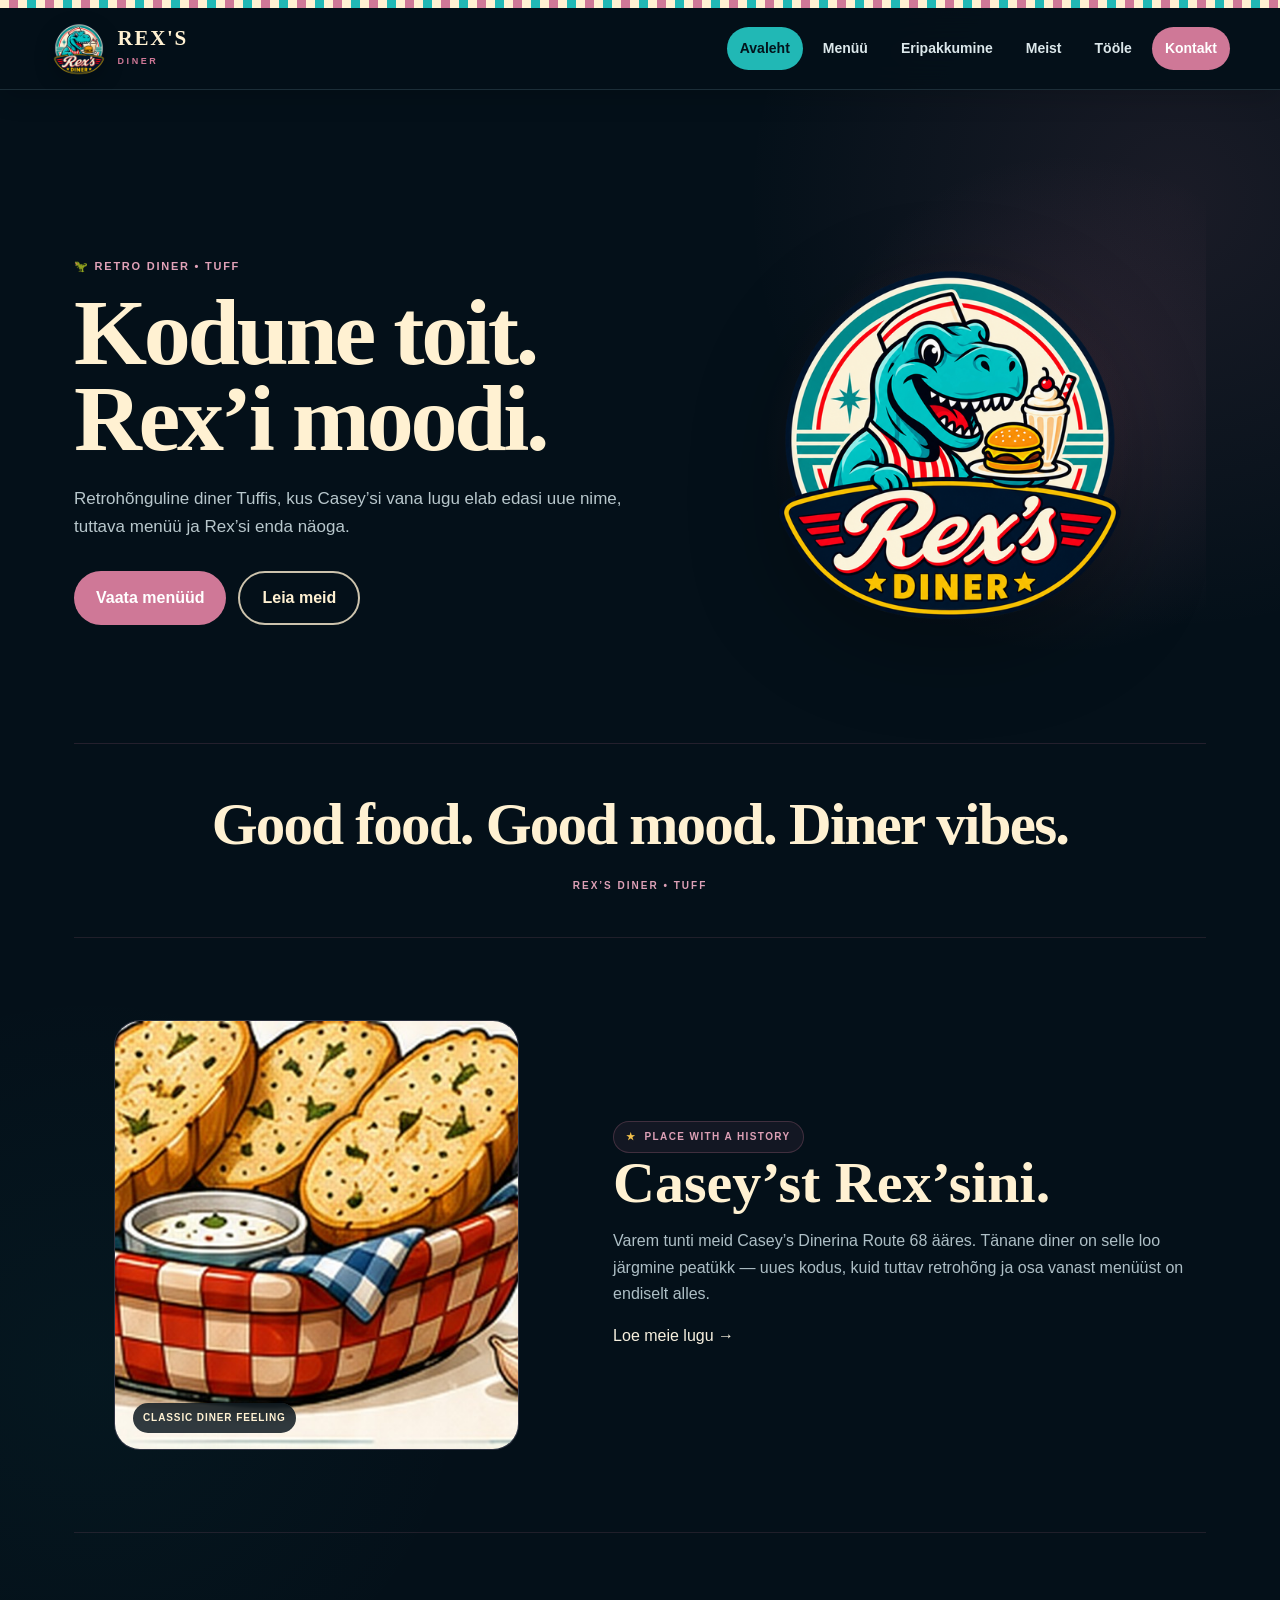
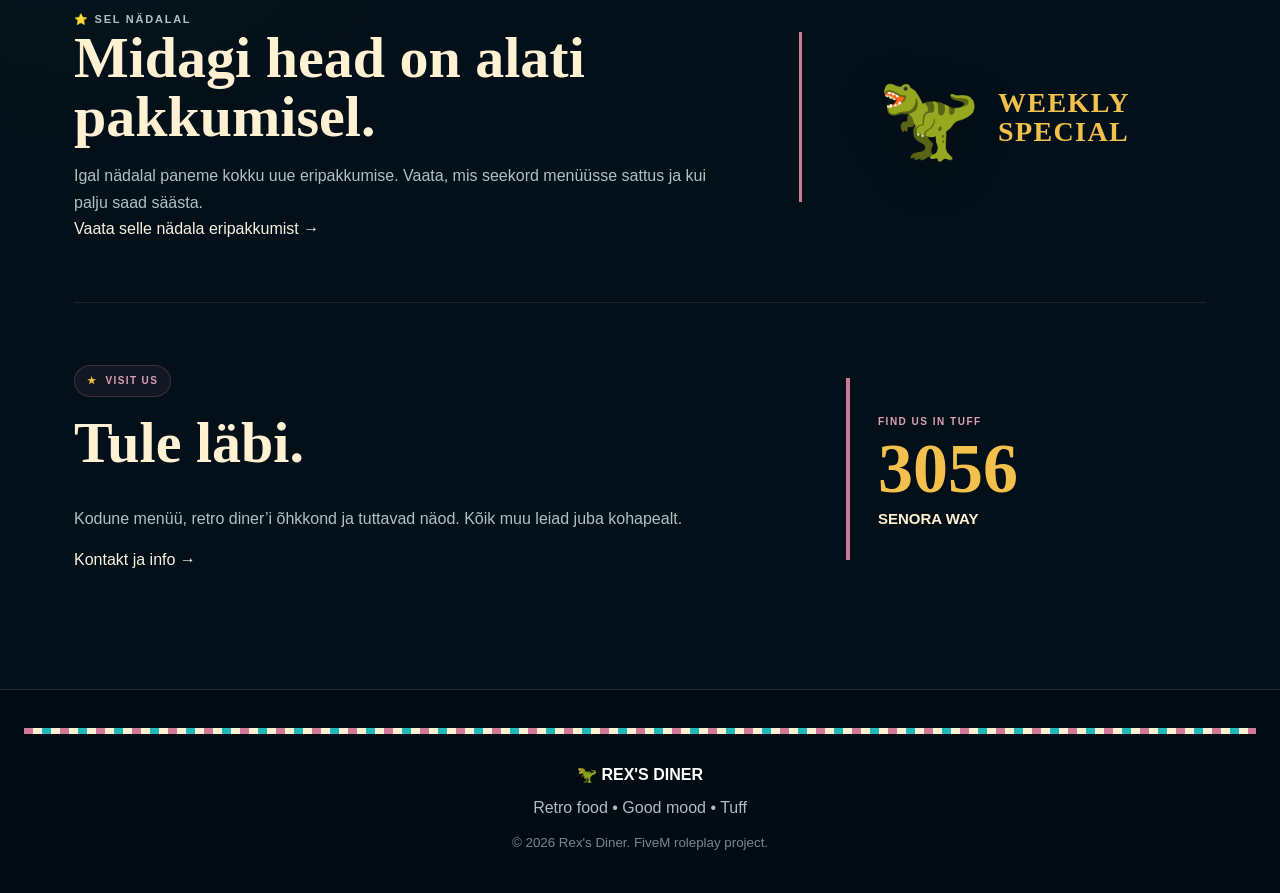
==== commit f1fd943e: "Add files via upload" ====
--- a/index.html
+++ b/index.html
@@ -5,7 +5,7 @@
   <meta name="viewport" content="width=device-width, initial-scale=1">
   <meta name="theme-color" content="#06151f">
   <title>Rex's Diner</title>
-  <link rel="stylesheet" href="styles.css?v=150">
+  <link rel="stylesheet" href="styles.css?v=200">
 
   <style>
     /* =========================================================
@@ -516,6 +516,301 @@
 }
 </style>
 
+
+<style>
+/* =========================================================
+   REX'S DINER STYLE V2
+   More classic diner website, still navy + dusty rose.
+   ========================================================= */
+
+body::before {
+  content: "";
+  display: block;
+  height: 8px;
+  position: fixed;
+  inset: 0 0 auto 0;
+  z-index: 100;
+  background:
+    linear-gradient(90deg,
+      #fff1d2 0 12.5%, #cf7897 12.5% 25%,
+      #fff1d2 25% 37.5%, #21b8b5 37.5% 50%,
+      #fff1d2 50% 62.5%, #cf7897 62.5% 75%,
+      #fff1d2 75% 87.5%, #21b8b5 87.5% 100%);
+  background-size: 72px 8px;
+}
+
+.site-header {
+  top: 8px !important;
+}
+
+.site-footer {
+  position: relative;
+  overflow: hidden;
+}
+
+.site-footer::before {
+  content: "";
+  display: block;
+  height: 6px;
+  margin-bottom: 28px;
+  background:
+    linear-gradient(90deg,
+      #cf7897 0 12.5%, #fff1d2 12.5% 25%,
+      #21b8b5 25% 37.5%, #fff1d2 37.5% 50%,
+      #cf7897 50% 62.5%, #fff1d2 62.5% 75%,
+      #21b8b5 75% 87.5%, #fff1d2 87.5% 100%);
+  background-size: 72px 6px;
+}
+
+.diner-sign {
+  display: inline-flex;
+  align-items: center;
+  gap: 8px;
+  padding: 7px 12px;
+  border: 1px solid rgba(207,120,151,.24);
+  border-radius: 999px;
+  background: rgba(207,120,151,.08);
+  color: #dda0b6;
+  font-size: 10px;
+  font-weight: 900;
+  letter-spacing: .14em;
+  text-transform: uppercase;
+}
+
+.diner-star {
+  color: #f2c04b;
+}
+
+.diner-divider {
+  display: flex;
+  align-items: center;
+  gap: 13px;
+  margin: 7px 0 19px;
+  color: #cf7897;
+}
+
+.diner-divider::before,
+.diner-divider::after {
+  content: "";
+  height: 1px;
+  flex: 1;
+  background: linear-gradient(90deg, transparent, rgba(207,120,151,.42));
+}
+
+.diner-divider::after {
+  background: linear-gradient(90deg, rgba(207,120,151,.42), transparent);
+}
+
+.diner-big-word {
+  margin: 0;
+  color: rgba(207,120,151,.09);
+  font-family: Georgia, "Times New Roman", serif;
+  font-size: clamp(72px, 13vw, 180px);
+  font-weight: 900;
+  line-height: .72;
+  letter-spacing: -.055em;
+  white-space: nowrap;
+  pointer-events: none;
+  user-select: none;
+}
+
+.retro-quote {
+  position: relative;
+  max-width: 820px;
+  margin: 0 auto;
+  padding: 18px 42px;
+  text-align: center;
+  color: #fff1d2;
+  font-family: Georgia, "Times New Roman", serif;
+  font-size: clamp(25px, 3.6vw, 42px);
+  line-height: 1.15;
+}
+
+.retro-quote::before,
+.retro-quote::after {
+  color: #cf7897;
+  font-size: 52px;
+  line-height: 1;
+  position: absolute;
+}
+
+.retro-quote::before {
+  content: "“";
+  left: 0;
+  top: 0;
+}
+
+.retro-quote::after {
+  content: "”";
+  right: 0;
+  bottom: -10px;
+}
+
+@media (max-width: 700px) {
+  .site-header {
+    top: 8px !important;
+  }
+
+  .diner-big-word {
+    font-size: 64px;
+    white-space: normal;
+  }
+}
+</style>
+
+
+<style>
+/* HOME — diner-first layout */
+
+.home-hero {
+  min-height: 600px !important;
+  grid-template-columns: minmax(0, 1fr) minmax(360px, .9fr) !important;
+  padding-top: 62px !important;
+  padding-bottom: 66px !important;
+}
+
+.home-hero-copy {
+  max-width: 690px;
+}
+
+.home-hero h1 {
+  font-size: clamp(58px, 7.4vw, 94px) !important;
+}
+
+.home-hero-logo {
+  min-height: 450px;
+  position: relative;
+}
+
+.home-hero-logo::before {
+  content: "";
+  position: absolute;
+  width: 390px;
+  height: 390px;
+  border-radius: 50%;
+  background: radial-gradient(circle, rgba(207,120,151,.18), transparent 67%);
+}
+
+.home-hero-logo img {
+  position: relative;
+  z-index: 1;
+}
+
+.home-tagline-strip {
+  padding: 33px 0 40px;
+  border-bottom: 1px solid rgba(207,120,151,.14);
+  text-align: center;
+}
+
+.home-tagline-strip strong {
+  display: block;
+  color: #fff1d2;
+  font-family: Georgia, "Times New Roman", serif;
+  font-size: clamp(33px, 5vw, 59px);
+  letter-spacing: -.03em;
+}
+
+.home-tagline-strip span {
+  display: inline-block;
+  margin-top: 7px;
+  color: #dda0b6;
+  font-size: 10px;
+  font-weight: 900;
+  letter-spacing: .20em;
+}
+
+.home-story-feature {
+  display: grid;
+  grid-template-columns: minmax(0, .9fr) minmax(0, 1.1fr);
+  gap: 54px;
+  align-items: center;
+  padding: 66px 0;
+  border-bottom: 1px solid rgba(207,120,151,.14);
+}
+
+.home-story-feature .visual-frame {
+  height: 430px;
+}
+
+.home-story-copy h2 {
+  margin: 0;
+  color: #fff1d2;
+  font-family: Georgia, "Times New Roman", serif;
+  font-size: clamp(38px, 4.8vw, 58px);
+  line-height: 1.02;
+}
+
+.home-story-copy p {
+  max-width: 590px;
+  color: #aebfc6;
+  line-height: 1.65;
+}
+
+.home-weekly-evergreen {
+  padding: 60px 0 !important;
+}
+
+.home-visit-feature {
+  display: grid;
+  grid-template-columns: minmax(0, 1fr) 360px;
+  gap: 56px;
+  align-items: center;
+  padding: 62px 0 28px;
+}
+
+.home-visit-feature h2 {
+  margin: 0;
+  color: #fff1d2;
+  font-family: Georgia, "Times New Roman", serif;
+  font-size: clamp(38px, 5vw, 58px);
+}
+
+.home-visit-feature p {
+  color: #aebfc6;
+  max-width: 620px;
+}
+
+.home-visit-sign {
+  padding: 29px 0 29px 28px;
+  border-left: 4px solid #cf7897;
+}
+
+.home-visit-sign small {
+  color: #dda0b6;
+  font-size: 10px;
+  font-weight: 900;
+  letter-spacing: .15em;
+}
+
+.home-visit-sign strong {
+  display: block;
+  margin-top: 5px;
+  color: #f2c04b;
+  font-family: Georgia, "Times New Roman", serif;
+  font-size: 70px;
+  line-height: .9;
+}
+
+.home-visit-sign span {
+  display: block;
+  margin-top: 7px;
+  color: #fff1d2;
+  font-size: 15px;
+  font-weight: 900;
+}
+
+@media (max-width: 900px) {
+  .home-story-feature,
+  .home-visit-feature {
+    grid-template-columns: 1fr;
+  }
+
+  .home-story-feature .visual-frame {
+    height: 310px;
+  }
+}
+</style>
+
 </head>
 <body>
 
@@ -562,22 +857,30 @@
 
     
 
-    <section class="home-visual-gallery" aria-label="Rex's Dineri visuaalid">
+    
+    <section class="home-tagline-strip">
+      <strong>Good food. Good mood. Diner vibes.</strong>
+      <span>REX’S DINER • TUFF</span>
+    </section>
+
+    <section class="home-story-feature">
       <figure class="visual-frame">
-        <img src="rex-mascot-visual.jpg" alt="Rex's Dineri retro dinosauruse maskott">
-        <figcaption class="visual-caption">Good food • Good vibes</figcaption>
+        <img src="rex-snack-visual.jpg" alt="Rex's Dineri retro toiduillustratsioon">
+        <figcaption class="visual-caption">Classic diner feeling</figcaption>
       </figure>
 
-      <figure class="visual-frame">
-        <img src="rex-snack-visual.jpg" alt="Rex's Dineri küüslauguleivad">
-        <figcaption class="visual-caption">Dineri lemmikud</figcaption>
-      </figure>
-
-      <figure class="visual-frame">
-        <img src="rex-dessert-visual.jpg" alt="Rex's Dineri magusad ampsud">
-        <figcaption class="visual-caption">Midagi magusat</figcaption>
-      </figure>
+      <div class="home-story-copy">
+        <span class="diner-sign"><span class="diner-star">★</span> PLACE WITH A HISTORY</span>
+        <h2>Casey’st Rex’sini.</h2>
+        <p>
+          Varem tunti meid Casey’s Dinerina Route 68 ääres. Tänane diner on
+          selle loo järgmine peatükk — uues kodus, kuid tuttav retrohõng ja
+          osa vanast menüüst on endiselt alles.
+        </p>
+        <a class="open-link" href="meist.html">Loe meie lugu →</a>
+      </div>
     </section>
+    
 
 
     <section class="home-weekly-open home-weekly-evergreen">
@@ -601,58 +904,25 @@
     </section>
 
 
-    <section class="home-about-open">
-
-      <div class="story-copy">
-        <p class="home-kicker">CASEY’ST REX’SINI</p>
-        <h2>Uus nimi, tuttav hing.</h2>
+    
+    <section class="home-visit-feature">
+      <div>
+        <span class="diner-sign"><span class="diner-star">★</span> VISIT US</span>
+        <h2>Tule läbi.</h2>
         <p>
-          Varem tunti meid Casey’s Dinerina Route 68 ääres.
-          Tänane diner on selle loo järgmine peatükk — uues kodus,
-          kuid osa vanast pärandist elab menüüs siiani edasi.
+          Kodune menüü, retro diner’i õhkkond ja tuttavad näod.
+          Kõik muu leiad juba kohapealt.
         </p>
-
-        <div class="story-route">
-          <span>Casey’s Diner • 4023</span>
-          <span class="route-dot">→</span>
-          <span>Rex’s Diner • 3056</span>
-        </div>
-
-        <a href="meist.html">Loe meie lugu →</a>
+        <a class="open-link" href="kontakt.html">Kontakt ja info →</a>
       </div>
 
-      <div class="visit-copy">
-        <p class="home-kicker">LÜHIDALT</p>
-        <h2>Tule läbi.</h2>
-
-        <div class="visit-list">
-          <div class="visit-row">
-            <div class="visit-icon">📍</div>
-            <div>
-              <strong>Senora Way</strong>
-              <span>Suuna­kood 3056 • Tuff</span>
-            </div>
-          </div>
-
-          <div class="visit-row">
-            <div class="visit-icon">🍽️</div>
-            <div>
-              <strong>Kodune menüü</strong>
-              <span>Toidud, joogid, magusad ampsud ja baar.</span>
-            </div>
-          </div>
-
-          <div class="visit-row">
-            <div class="visit-icon">🦖</div>
-            <div>
-              <strong>Retro diner</strong>
-              <span>Hea toit, tuttavad näod ja oma retro vibe.</span>
-            </div>
-          </div>
-        </div>
+      <div class="home-visit-sign">
+        <small>FIND US IN TUFF</small>
+        <strong>3056</strong>
+        <span>SENORA WAY</span>
       </div>
-
     </section>
+    
 
   </div>
 </main>
